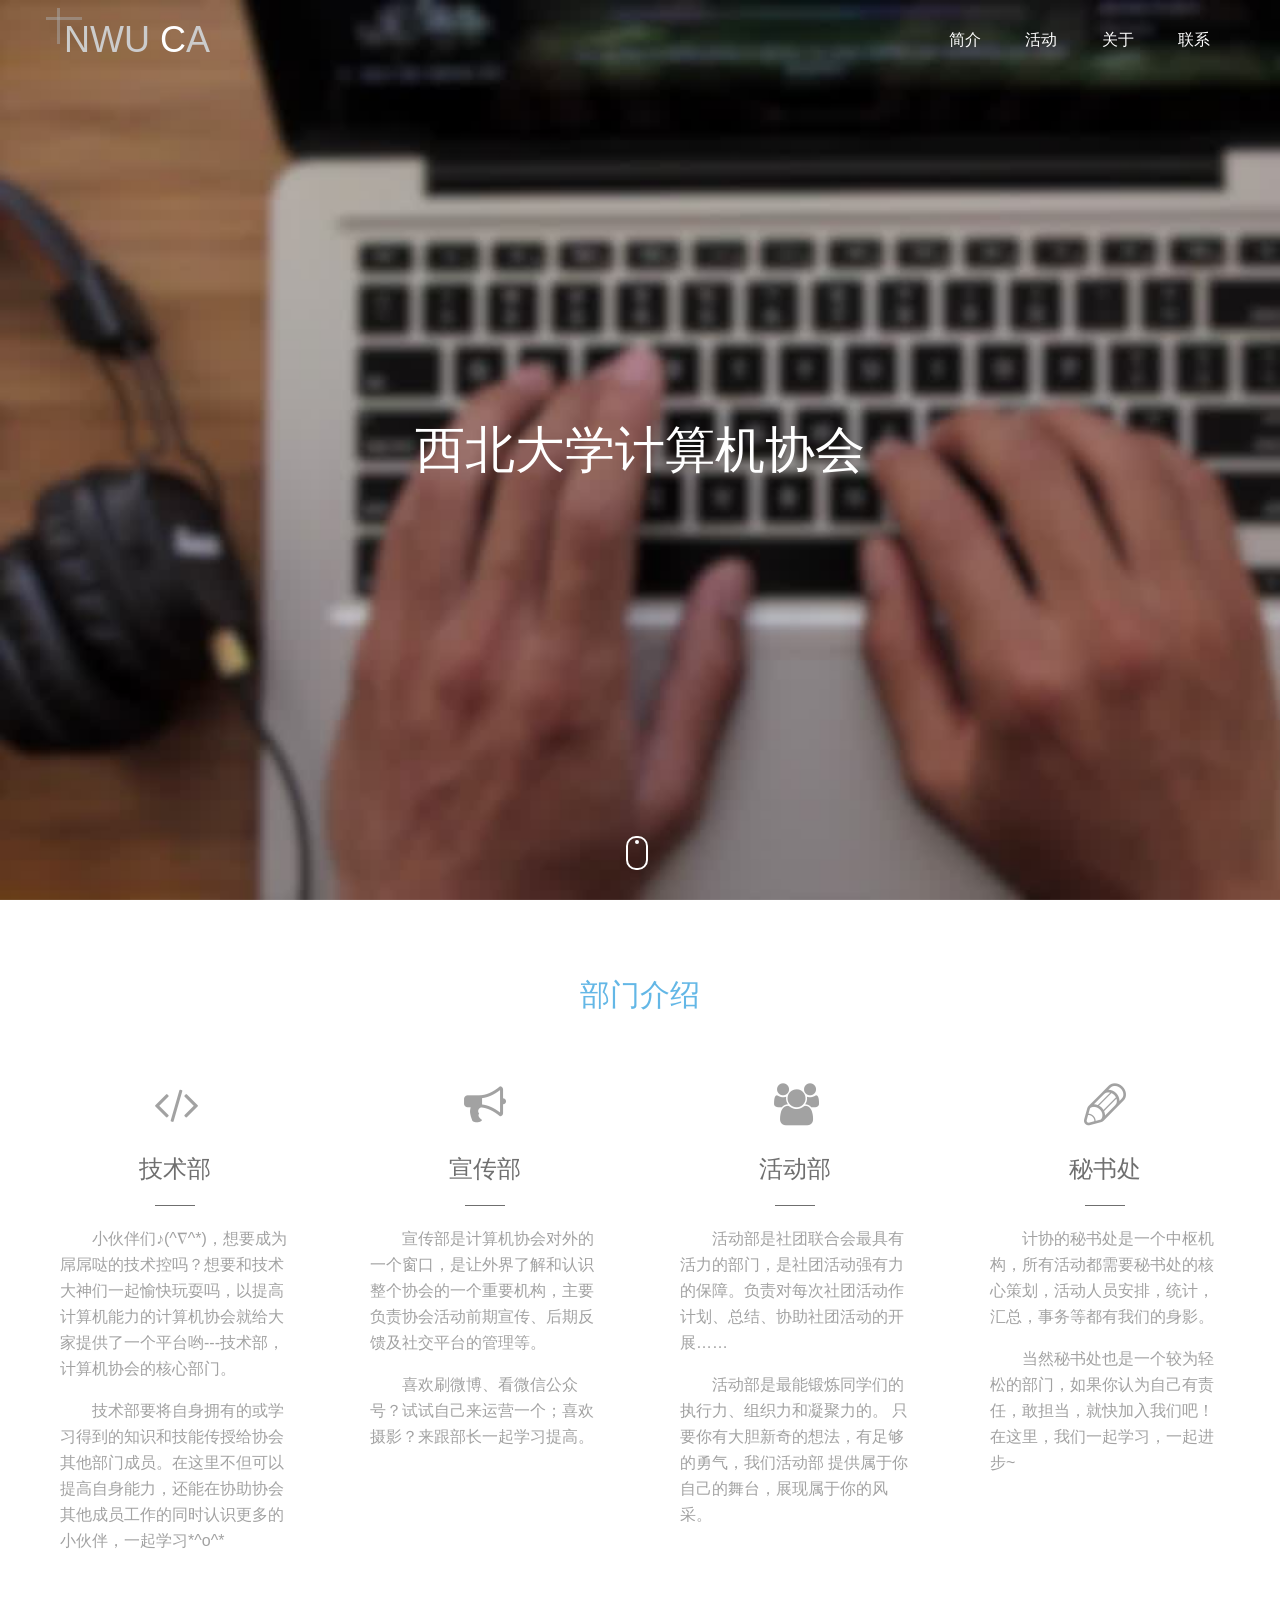
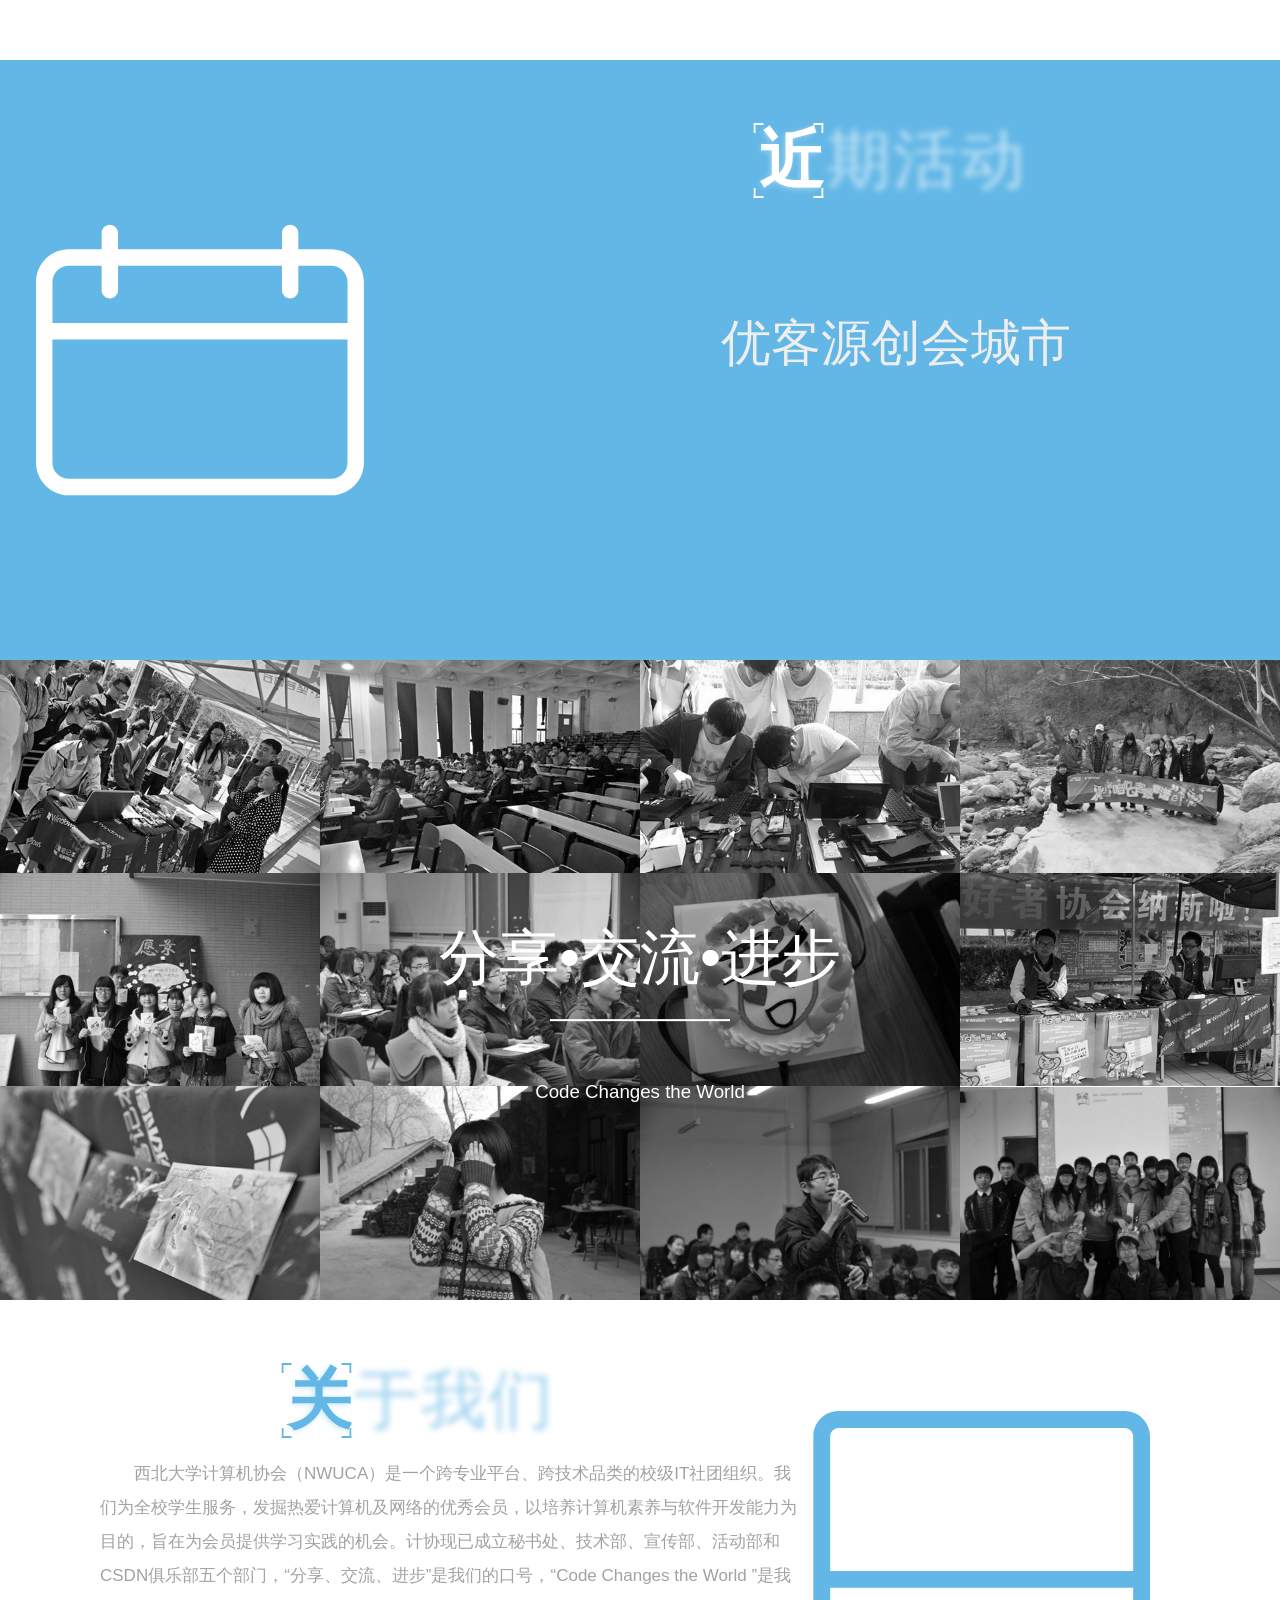
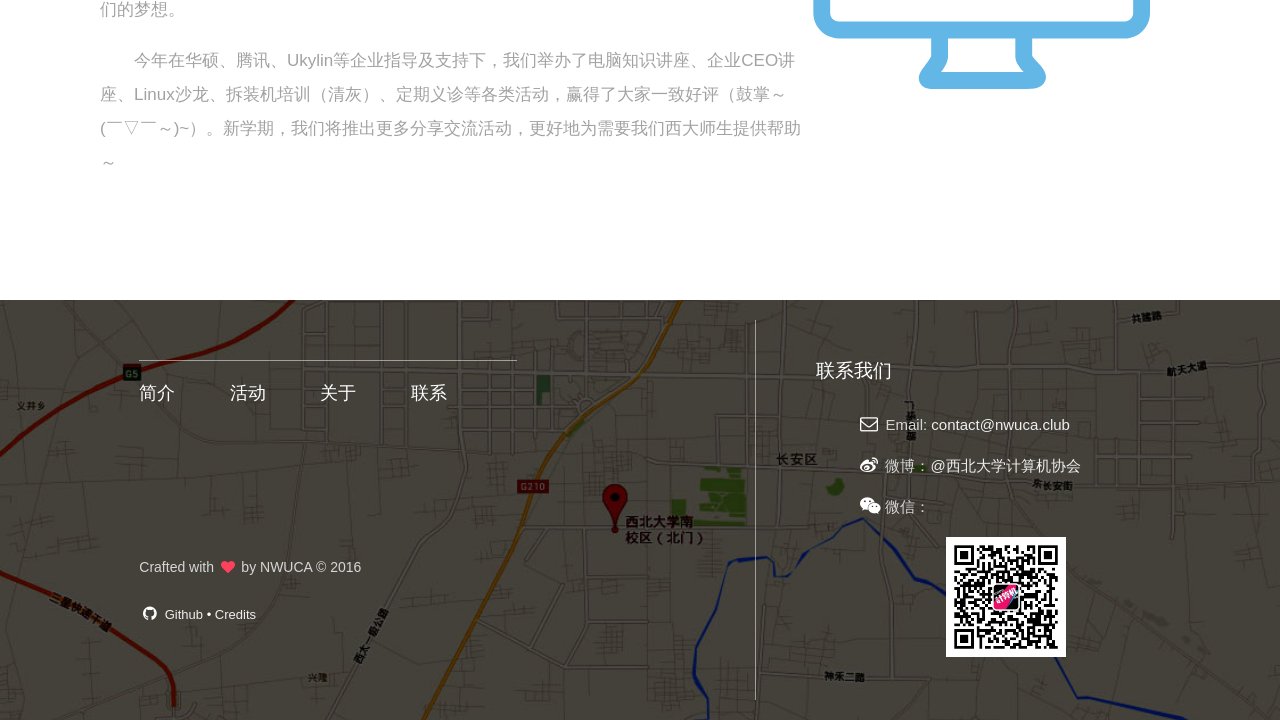
==== index.html @ 56bf2de4 "Update index.html" ====
<!DOCTYPE html>
<html lang="zh-cmn-Hans">
 <head> 
  <meta charset="utf-8" /> 
  <meta name="author" content="西大计协,contact@nwuca.club" /> 
  <meta name="description" content="西北大学计算机协会官方网站" /> 
  <meta name="keywords" content="西北大学，计算机协会" /> 
  <meta name="renderer" content="webkit" /> 
  <meta name="viewport" content="width=device-width, initial-scale=1" /> 
  <meta http-equiv="Cache-Control" content="no-siteapp" /> 
  <meta http-equiv="X-UA-Compatible" content="IE=edge,chrome=1" />  
  <title>西北大学计算机协会</title> 
  <link rel="apple-touch-icon" href="apple-touch-icon.png" /> 
  <link rel="stylesheet" href="styles/main.css" /> 
 </head> 
 <body> 
  <!--[if lt IE 10]>
<p class="browserupgrade">You are using an <strong>outdated</strong> browser. Please <a href="http://browsehappy.com/">upgrade
 your browser</a> to improve your experience.</p>
<![endif]-->  
  <header> 
   <div id="logo"> 
    NWU
    <span>C</span>A
   </div> 
   <nav> 
    <ul> 
     <li><a href="#department">简介</a></li> 
     <li><a href="#renct">活动</a></li> 
     <li><a href="#info">关于</a></li> 
     <li><a href="#contact" data-hover="联系">联系</a></li> 
    </ul> 
   </nav> 
  </header> 
  <section id="hero"> 
   <div class="center"> 
    <h1>西北大学计算机协会</h1> 
    <h2></h2> 
   </div> 
   <div class="aniWrap"> 
    <div class="mouse"> 
     <div class="scroller"> 
     </div> 
    </div> 
   </div> 
  </section> 
  <section id="department"> 
   <h2>部门介绍</h2> 
   <ul> 
    <li> <span class="icon-code"></span> <h3>技术部</h3> <p>小伙伴们♪(^∇^*)，想要成为屌屌哒的技术控吗？想要和技术大神们一起愉快玩耍吗，以提高计算机能力的计算机协会就给大家提供了一个平台哟---技术部，计算机协会的核心部门。</p> <p>技术部要将自身拥有的或学习得到的知识和技能传授给协会其他部门成员。在这里不但可以提高自身能力，还能在协助协会其他成员工作的同时认识更多的小伙伴，一起学习*^o^* </p> </li> 
    <li><span class="icon-megaphone"></span> <h3>宣传部</h3> <p>宣传部是计算机协会对外的一个窗口，是让外界了解和认识整个协会的一个重要机构，主要负责协会活动前期宣传、后期反馈及社交平台的管理等。</p> <p>喜欢刷微博、看微信公众号？试试自己来运营一个；喜欢摄影？来跟部长一起学习提高。</p> </li> 
    <li><span class="icon-users"></span> <h3>活动部</h3> <p>活动部是社团联合会最具有活力的部门，是社团活动强有力的保障。负责对每次社团活动作计划、总结、协助社团活动的开展…… </p> <p> 活动部是最能锻炼同学们的执行力、组织力和凝聚力的。 只要你有大胆新奇的想法，有足够的勇气，我们活动部 提供属于你自己的舞台，展现属于你的风采。</p> </li> 
    <li><span class="icon-pencil-1"></span> <h3>秘书处</h3> <p>计协的秘书处是一个中枢机构，所有活动都需要秘书处的核心策划，活动人员安排，统计，汇总，事务等都有我们的身影。</p> <p>当然秘书处也是一个较为轻松的部门，如果你认为自己有责任，敢担当，就快加入我们吧！在这里，我们一起学习，一起进步~</p> </li> 
   </ul> 
  </section> 
  <section id="recent"> 
   <div id="svg-cal"> 
    <svg viewbox="0 0 20 20"> 
     <path d="M16.557,4.467h-1.64v-0.82c0-0.225-0.183-0.41-0.409-0.41c-0.226,0-0.41,0.185-0.41,0.41v0.82H5.901v-0.82c0-0.225-0.185-0.41-0.41-0.41c-0.226,0-0.41,0.185-0.41,0.41v0.82H3.442c-0.904,0-1.64,0.735-1.64,1.639v9.017c0,0.904,0.736,1.64,1.64,1.64h13.114c0.904,0,1.64-0.735,1.64-1.64V6.106C18.196,5.203,17.461,4.467,16.557,4.467 M17.377,15.123c0,0.453-0.366,0.819-0.82,0.819H3.442c-0.453,0-0.82-0.366-0.82-0.819V8.976h14.754V15.123z M17.377,8.156H2.623V6.106c0-0.453,0.367-0.82,0.82-0.82h1.639v1.23c0,0.225,0.184,0.41,0.41,0.41c0.225,0,0.41-0.185,0.41-0.41v-1.23h8.196v1.23c0,0.225,0.185,0.41,0.41,0.41c0.227,0,0.409-0.185,0.409-0.41v-1.23h1.64c0.454,0,0.82,0.367,0.82,0.82V8.156z"></path> 
    </svg> 
   </div> 
   <div class="container"> 
    <div class="wrapper"> 
     <div class="focus">
       近期活动 
     </div> 
     <div class="mask"> 
      <div class="text">
       近期活动
      </div> 
     </div> 
    </div> 
   </div> 
   <div id="active-detail"> 
    <p><a class="link" href="http://www.ubuntukylin.com/news/shownews.php?lang=cn&id=569" target="_blank" >优客源创会城市</a></p> 
   </div> 
  </section> 
  <section id="activity"> 
   <div class="nospace"> 
    <img src="images/a1.jpg" /> 
    <img src="images/a2.jpg" /> 
    <img src="images/a3.jpg" /> 
    <img src="images/a4.jpg" /> 
    <img src="images/a5.jpg" /> 
    <img src="images/a6.jpg" /> 
    <img src="images/a7.jpg" /> 
    <img src="images/a8.jpg" /> 
    <img src="images/a9.jpg" /> 
    <img src="images/a10.jpg" /> 
    <img src="images/a11.jpg" /> 
    <img src="images/a12.jpg" /> 
   </div> 
   <div class="center"> 
    <h3 class="zhs">分享•交流•进步</h3> 
    <h3 class="en">Code Changes the World</h3> 
   </div> 
  </section> 
  <section id="info"> 
   <div class="container"> 
    <div class="wrapper"> 
     <div class="focus">
       关于我们 
     </div> 
     <div class="mask"> 
      <div class="text">
       关于我们
      </div> 
     </div> 
    </div> 
   </div> 
   <div id="about"> 
   <p>西北大学计算机协会（NWUCA）是一个跨专业平台、跨技术品类的校级IT社团组织。我们为全校学生服务，发掘热爱计算机及网络的优秀会员，以培养计算机素养与软件开发能力为目的，旨在为会员提供学习实践的机会。计协现已成立秘书处、技术部、宣传部、活动部和CSDN俱乐部五个部门，“分享、交流、进步”是我们的口号，“Code Changes the World ”是我们的梦想。</p> 
    <p>今年在华硕、腾讯、Ukylin等企业指导及支持下，我们举办了电脑知识讲座、企业CEO讲座、Linux沙龙、拆装机培训（清灰）、定期义诊等各类活动，赢得了大家一致好评（鼓掌～(￣▽￣～)~）。新学期，我们将推出更多分享交流活动，更好地为需要我们西大师生提供帮助～</p> 
   </div> 
   <div id="svg-computer"> 
    <svg viewbox="0 0 20 20"> 
     <path d="M17.237,3.056H2.93c-0.694,0-1.263,0.568-1.263,1.263v8.837c0,0.694,0.568,1.263,1.263,1.263h4.629v0.879c-0.015,0.086-0.183,0.306-0.273,0.423c-0.223,0.293-0.455,0.592-0.293,0.92c0.07,0.139,0.226,0.303,0.577,0.303h4.819c0.208,0,0.696,0,0.862-0.379c0.162-0.37-0.124-0.682-0.374-0.955c-0.089-0.097-0.231-0.252-0.268-0.328v-0.862h4.629c0.694,0,1.263-0.568,1.263-1.263V4.319C18.5,3.625,17.932,3.056,17.237,3.056 M8.053,16.102C8.232,15.862,8.4,15.597,8.4,15.309v-0.89h3.366v0.89c0,0.303,0.211,0.562,0.419,0.793H8.053z M17.658,13.156c0,0.228-0.193,0.421-0.421,0.421H2.93c-0.228,0-0.421-0.193-0.421-0.421v-1.263h15.149V13.156z M17.658,11.052H2.509V4.319c0-0.228,0.193-0.421,0.421-0.421h14.308c0.228,0,0.421,0.193,0.421,0.421V11.052z"></path> 
    </svg> 
   </div> 
  </section> 
  <footer> 
   <div id="footer-content"> 
    <nav> 
     <ul> 
      <li><a href="#department">简介</a></li> 
      <li><a href="#recent">活动</a></li> 
      <li><a href="#info">关于</a></li> 
      <li><a href="#contact" data-hover="联系">联系</a></li> 
     </ul> 
    </nav> 
    <p class="copyright">Crafted with <i class="icon-heart"></i> by NWUCA &copy; 2016</p> 
    <div id="github"> 
     <i class="icon-github-circled"></i>
     <a class="link" href="https://github.com/NWUCA/" target="_blank" data-hover="Github">Github</a> • 
     <a class="link" href="https://gitcafe.com/NWUCA/NWUCA/tree/master#credits" target="_blank" data-hover="Credits">Credits</a> 
    </div> 
   </div> 
   <div id="contact"> 
    <h3>联系我们</h3> 
    <ul> 
     <li><i class="icon-mail icon-footer"></i>Email:&nbsp;<a class="link" href="mailto:contact@nwuca.club" data-hover="contact@nwuca.club">contact@nwuca.club</a> </li> 
     <li><i class="icon-weibo icon-footer"></i>微博：<a class="link" href="http://weibo.com/u/2834632584" target="_blank" data-hover="@西北大学计算机协会">@西北大学计算机协会</a></li> 
     <li><i class="icon-wechat icon-footer"></i>微信：</li> 
     <li><img id="wechat-qr" src="images/qr.jpg" width="120px" height="120px" /></li> 
    </ul> 
   </div> 
  </footer> 
  <script>
  (function (b, o, i, l, e, r) {
    b.GoogleAnalyticsObject = l;
    b[l] || (b[l] =
      function () {
        (b[l].q = b[l].q || []).push(arguments)
      });
    b[l].l = +new Date;
    e = o.createElement(i);
    r = o.getElementsByTagName(i)[0];
    e.src = 'https://www.google-analytics.com/analytics.js';
    r.parentNode.insertBefore(e, r)
  }(window, document, 'script', 'ga'));
  ga('create', 'UA-58967609-4');
  ga('send', 'pageview');
</script> 
  <script src="scripts/vendor.js"></script> 
  <script src="scripts/main.js"></script>   
 </body>
</html>
---- styles/main.css ----
body,ul {
	margin: 0
}

ul,ul li {
	display: inline
}

#department ul,footer {
	-webkit-flex-flow: row wrap
}

body {
	padding: 0;
	font-family: Microsoft YaHei,Tahoma,Helvetica,SimSun,sans-serif;
	color: #A2A2A2
}

ul {
	padding-left: 0;
	list-style: none
}

#logo,.link {
	display: inline-block
}

.center {
	position: absolute;
	text-align: center;
	top: 50%;
	left: 50%;
	-webkit-transform: translate(-50%,-50%);
	transform: translate(-50%,-50%)
}

.link {
	position: relative;
	text-decoration: none;
	color: #eee
}

.link:focus::before,.link:hover::before {
	max-width: 100%
}

.link::before {
	position: absolute;
	overflow: hidden;
	height: 100%;
	max-width: 0;
	color: #fff;
	content: attr(data-hover);
	transition: max-width .5s;
	border-bottom: 2px solid #fff;
	text-align: left
}

.browserupgrade {
	margin: .2em 0;
	background: #ccc;
	color: #000;
	padding: .2em 0
}

@font-face {
	font-family:fontello;src:url(../fonts/fontello.eot);src:url(../fonts/fontello.eot#iefix) format("embedded-opentype"),url(../fonts/fontello.woff) format("woff"),url(../fonts/fontello.ttf) format("truetype"),url(../fonts/fontello.svg) format("svg");font-weight:400;font-style:normal
}[class*=" icon-"]:before,[class^=icon-]:before {
	font-family: fontello;
	font-style: normal;
	font-weight: 400;
	speak: none;
	display: inline-block;
	text-decoration: inherit;
	width: 1em;
	margin-right: .2em;
	text-align: center;
	font-variant: normal;
	text-transform: none;
	line-height: 1em;
	margin-left: .2em;
	-webkit-font-smoothing: antialiased;
	-moz-osx-font-smoothing: grayscale
}

.icon-heart:before {
	content: '\e800'
}

.icon-wechat:before {
	content: '\e801'
}

.icon-weibo:before {
	content: '\e802'
}

.icon-github-circled:before {
	content: '\e803'
}

.icon-emo-wink:before {
	content: '\e804'
}

.icon-code:before {
	content: '\e805'
}

.icon-pencil:before {
	content: '\e806'
}

.icon-users:before {
	content: '\e807'
}

.icon-megaphone:before {
	content: '\e808'
}

.icon-mail:before {
	content: '\e809'
}

.icon-mail-alt:before {
	content: '\e80a'
}

.icon-location:before {
	content: '\e80b'
}

.icon-beaker:before {
	content: '\e80c'
}

.icon-megaphone-1:before {
	content: '\e80d'
}

.icon-t-shirt:before {
	content: '\e80e'
}

.icon-pencil-1:before {
	content: '\e80f'
}

.icon-lightbulb:before {
	content: '\e810'
}

header {
	position: fixed;
	z-index: 20;
	top: 0;
	height: 80px;
	width: 100%;
	line-height: 80px;
	color: #fff;
	transition: background .3s
}

#logo,header nav {
	position: absolute
}

header nav {
	top: 0;
	right: 0;
	padding-right: 50px
}

header nav a {
	color: #fff;
	text-decoration: none;
	margin: 20px
}

#logo {
	color: #ccc;
	font-size: 36px;
	font-weight: 100;
	left: 5%
}

#hero h1,#logo span {
	color: #fff
}

#logo:after,#logo:before {
	content: '';
	position: absolute;
	display: block;
	background: rgba(169,169,169,.5)
}

#logo:before {
	z-index: 25;
	top: 10%;
	left: -4.5%;
	width: 3px;
	height: 1em
}

#logo:after {
	top: 21%;
	left: -12.5%;
	width: 1em;
	height: 3px
}

#hero,.video {
	position: fixed
}

@media (max-width:768px) {
	header {
		display: none
	}
}

#hero {
	width: 100%;
	height: 100vh;
	top: 0;
	background: url(../images/For_Wes.jpg);
	background-size: cover;
	z-index: -1
}

#hero h1 {
	font-size: 50px;
	font-weight: 200
}

.video {
	top: 50%;
	left: 50%;
	min-width: 100%;
	min-height: 100%;
	width: auto;
	height: auto;
	-webkit-transform: translate(-50%,-50%);
	transform: translate(-50%,-50%)
}

.aniWrap {
	position: absolute;
	bottom: 30px;
	right: 50%;
	-webkit-transform: translateX(50%);
	transform: translateX(50%);
	display: block;
	width: 28px;
	-webkit-animation: fadeIn .5s 1s forwards;
	animation: fadeIn .5s 1s forwards
}

.mouse {
	width: 18px;
	height: 30px;
	border: 2px solid #fff;
	border-radius: 10px
}

.scroller {
	width: 4px;
	height: 4px;
	border-radius: 2px;
	background: #fff;
	position: relative;
	top: 2px;
	left: 7px;
	animation: scrolls 1.3s ease-out infinite;
	-webkit-animation: scrolls 1.3s ease-out infinite
}

@-webkit-keyframes scrolls {
	0% {
		top: 5px;
		opacity: 1;
		height: 4px
	}

	95% {
		top: 9px;
		opacity: 0;
		height: 10px
	}

	100% {
		top: 4px;
		opacity: 1;
		height: 4px
	}
}

@keyframes scrolls {
	0% {
		top: 5px;
		opacity: 1;
		height: 4px
	}

	95% {
		top: 9px;
		opacity: 0;
		height: 10px
	}

	100% {
		top: 4px;
		opacity: 1;
		height: 4px
	}
}

@media (max-width:768px) {
	.aniWrap {
		display: none
	}

	#hero h1 {
		font-size: 30px
	}
}

#department {
	margin-top: 100vh;
	padding: 50px 0;
	background: #fff;
	text-align: center
}

#department h2 {
	font-weight: 200;
	font-size: 30px;
	color: #63B7E6
}

#department ul {
	margin: 0;
	display: -webkit-flex;
	display: flex;
	flex-flow: row wrap;
	-webkit-justify-content: center;
	justify-content: center
}

#department ul li {
	padding: 40px;
	width: 230px;
	transition: box-shadow .3s
}

#department ul li:hover {
	box-shadow: 0 12px 15px 0 rgba(0,0,0,.24),0 17px 50px 0 rgba(0,0,0,.19)
}

#department ul li:hover h3,#department ul li:hover span {
	color: #63B7E6
}

#department ul li:hover p {
	color: #555
}

#department ul li:hover h3:after {
	width: 25px
}

#department ul li span {
	font-size: 2.6em;
	display: block;
	transition: color .3s
}

#department ul li span:after,#department ul li span:before {
	position: static
}

#department ul li h3 {
	color: #6f6f6f;
	display: inline-block;
	font-size: 24px;
	font-weight: 100;
	transition: color .3s
}

#department ul li h3:after,.zhs:after {
	content: '';
	left: 50%;
	top: 20px;
	display: block
}

#department ul li h3:after {
	position: relative;
	-webkit-transform: translateX(-50%);
	transform: translateX(-50%);
	width: 40px;
	height: 1px;
	background: #6f6f6f;
	transition: width .3s
}

#info,.zhs:after {
	background: #fff;
	position: relative
}

#department ul li p {
	text-align: left;
	text-indent: 2em;
	font-size: 16px;
	line-height: 26px;
	transition: color .3s
}

#activity {
	position: relative
}

#activity img {
	-webkit-filter: grayscale(1);
	filter: grayscale(1);
	width: 25%;
	transition: -webkit-filter .8s,filter .8s
}

#activity img:hover {
	-webkit-filter: grayscale(0);
	filter: grayscale(0)
}

#activity h3 {
	font-weight: 100;
	color: #fff
}

.nospace {
	font-size: 0
}

.zhs {
	padding: 20px;
	font-size: 60px
}

.zhs:after {
	-webkit-transform: translateX(-50%);
	transform: translateX(-50%);
	width: 180px;
	height: 2px
}

@media (max-width:768px) {
	#activity img {
		width: 50%
	}

	#activity img:nth-child(2n) {
		display: none
	}

	.zhs {
		font-size: 25px
	}
}

#info .container .focus,#info .container .mask {
	font-size: 65px;
	color: #63B7E6;
	letter-spacing: 2px
}

#info {
	height: 600px
}

#info .container {
	position: absolute;
	top: 0;
	left: 0;
	width: 60%;
	height: 600px;
	padding: 20px
}

#info .container .wrapper {
	position: absolute;
	left: 50%;
	top: 100px;
	-webkit-transform: translate(-50%,-50%);
	transform: translate(-50%,-50%);
	width: 235px;
	height: 70px;
	white-space: nowrap
}

#info .container .focus {
	position: absolute;
	top: 50%;
	-webkit-transform: translateY(-50%);
	transform: translateY(-50%);
	-webkit-filter: blur(3px);
	filter: blur(3px);
	opacity: .6
}

#info .container .mask {
	position: absolute;
	left: -5px;
	top: -2px;
	width: 70px;
	height: 75px;
	font-weight: 600;
	clip: rect(0,70px,75px,0);
	background: linear-gradient(#63B7E6,#63B7E6 0) no-repeat,linear-gradient(to right,#63B7E6,#63B7E6 0) no-repeat,linear-gradient(to right,#63B7E6,#63B7E6 0) bottom left no-repeat,linear-gradient(to right,#63B7E6,#63B7E6 0) bottom left no-repeat,linear-gradient(#63B7E6,#63B7E6 0) bottom right no-repeat,linear-gradient(#63B7E6,#63B7E6 0) bottom right no-repeat,linear-gradient(#63B7E6,#63B7E6 0) top right no-repeat,linear-gradient(#63B7E6,#63B7E6 0) top right no-repeat;
	background-size: 10px 2px,2px 10px,2px 10px,10px 2px,2px 10px,10px 2px,10px 2px,2px 10px,10px 2px;
	padding: 5px;
	-webkit-transform: translateX(0);
	transform: translateX(0);
	box-sizing: border-box;
	-webkit-animation: mask 2.5s ease infinite alternate;
	animation: mask 2.5s ease infinite alternate
}

#info .container .text {
	-webkit-transform: translateX(0);
	transform: translateX(0);
	position: relative;
	top: -12px;
	-webkit-animation: text 2.5s ease infinite alternate;
	animation: text 2.5s ease infinite alternate
}

@-webkit-keyframes mask {
	to {
		-webkit-transform: translateX(205px);
		transform: translateX(205px)
	}
}

@-webkit-keyframes text {
	to {
		-webkit-transform: translateX(-205px);
		transform: translateX(-205px)
	}
}

#svg-computer {
	position: absolute;
	right: 100px;
	padding-top: 50px;
	width: 400px;
	height: 400px;
	stroke: #63B7E6;
	stroke-width: .1;
	stroke-dasharray: 65;
	stroke-dashoffset: 65;
	fill: none
}

.svg-computer-ani {
	-webkit-animation: computer-dash 2s forwards;
	animation: computer-dash 2s forwards
}

@-webkit-keyframes computer-dash {
	60% {
		stroke-dashoffset: 0;
		fill: none
	}

	100% {
		fill: #63B7E6
	}
}

@keyframes computer-dash {
	60% {
		stroke-dashoffset: 0;
		fill: none
	}

	100% {
		fill: #63B7E6
	}
}

#about {
	padding: 40px 100px;
	font-size: 16px;
	position: absolute;
	top: 100px;
	left: 0;
	width: 55%
}

#about p {
	text-indent: 2em;
	font-size: 17px;
	line-height: 2em
}

@media (max-width:768px) {
	#about p:nth-child(2),#info .container .mask,#svg-computer {
		display: none
	}

	#info .container .focus {
		font-size: 30px;
		-webkit-filter: blur(0);
		filter: blur(0)
	}

	#about {
		padding: 50px 0 0 50px
	}
}

footer {
	background: url(../images/footer.jpg);
	background-size: cover;
	color: #fff;
	display: -webkit-flex;
	display: flex;
	flex-flow: row wrap;
	-webkit-justify-content: space-around;
	justify-content: space-around;
	padding: 20px
}

footer p {
	color: #d6d6d6;
	font-size: 14px
}

footer .icon-heart {
	color: #ff415c;
	-webkit-animation: ani-heart .5s infinite alternate;
	animation: ani-heart .5s infinite alternate
}

#footer-content p {
	padding-top: 120px
}

#footer-content nav {
	margin-top: 40px;
	border-top: 1px solid rgba(255,255,255,.5);
	padding: 20px 20px 20px 0
}

#footer-content nav a {
	color: #fff;
	text-decoration: none;
	font-size: 18px;
	padding-right: 50px;
	font-weight: 200
}

#github {
	margin-top: 30px;
	font-size: 13px
}

.icon-github-circled {
	font-size: 1.2em
}

#contact {
	padding: 20px 20px 20px 60px;
	border-left: 1px solid rgba(255,255,255,.5)
}

#contact h3 {
	font-weight: 100;
	margin-bottom: 30px
}

#contact ul {
	color: #d6d6d6;
	margin: 20px;
	display: block
}

#contact ul li {
	display: block;
	margin: 20px;
	font-size: 15px
}

.icon-footer,.icon-weibo {
	margin-right: 4px;
	font-size: 1.2em;
	color: #fff
}

.icon-weibo {
	transition: color .3s
}

#wechat-qr {
	padding-left: 6em;
	transition: -webkit-transform .3s;
	transition: transform .3s
}

#wechat-qr:hover {
	-webkit-transform: scale(1.4);
	transform: scale(1.4)
}

@-webkit-keyframes ani-heart {
	from {
		-webkit-transform: scale(1);
		transform: scale(1)
	}

	to {
		-webkit-transform: scale(1.2);
		transform: scale(1.2)
	}
}

@keyframes ani-heart {
	from {
		-webkit-transform: scale(1);
		transform: scale(1)
	}

	to {
		-webkit-transform: scale(1.2);
		transform: scale(1.2)
	}
}

@media (max-width:768px) {
	#footer-content {
		width: 100%;
		margin: 50px;
		border: none
	}

	#footer-content nav {
		display: none
	}

	#footer-content p {
		padding-top: 30px
	}

	#contact {
		padding: 0;
		width: 100%;
		margin: 20px;
		border: none
	}
}

#recent {
	position: relative;
	background: #63B7E6;
	height: 600px
}

#recent .container {
	position: absolute;
	top: 0;
	right: 0;
	width: 60%;
	height: 600px;
	padding: 20px
}

#recent .container .wrapper {
	position: absolute;
	left: 50%;
	top: 100px;
	-webkit-transform: translate(-50%,-50%);
	transform: translate(-50%,-50%);
	width: 235px;
	height: 70px;
	white-space: nowrap
}

#recent .container .focus {
	position: absolute;
	top: 50%;
	-webkit-transform: translateY(-50%);
	transform: translateY(-50%);
	letter-spacing: 2px;
	-webkit-filter: blur(3px);
	filter: blur(3px);
	font-size: 65px;
	opacity: .6;
	color: #fff
}

#recent .container .mask {
	position: absolute;
	left: -5px;
	top: -2px;
	width: 70px;
	height: 75px;
	font-weight: 600;
	letter-spacing: 2px;
	font-size: 65px;
	clip: rect(0,70px,75px,0);
	background: linear-gradient(#fff,#fff 0) no-repeat,linear-gradient(to right,#fff,#fff 0) no-repeat,linear-gradient(to right,#fff,#fff 0) bottom left no-repeat,linear-gradient(to right,#fff,#fff 0) bottom left no-repeat,linear-gradient(#fff,#fff 0) bottom right no-repeat,linear-gradient(#fff,#fff 0) bottom right no-repeat,linear-gradient(#fff,#fff 0) top right no-repeat,linear-gradient(#fff,#fff 0) top right no-repeat;
	background-size: 10px 2px,2px 10px,2px 10px,10px 2px,2px 10px,10px 2px,10px 2px,2px 10px,10px 2px;
	color: #fff;
	padding: 5px;
	-webkit-transform: translateX(0);
	transform: translateX(0);
	box-sizing: border-box;
	-webkit-animation: mask 2.5s ease infinite alternate;
	animation: mask 2.5s ease infinite alternate
}

#recent .container .text {
	-webkit-transform: translateX(0);
	transform: translateX(0);
	position: relative;
	top: -12px;
	-webkit-animation: text 2.5s ease infinite alternate;
	animation: text 2.5s ease infinite alternate
}

@keyframes mask {
	to {
		-webkit-transform: translateX(205px);
		transform: translateX(205px)
	}
}

@keyframes text {
	to {
		-webkit-transform: translateX(-205px);
		transform: translateX(-205px)
	}
}

#svg-cal {
	padding-top: 100px;
	width: 400px;
	height: 400px;
	stroke: #fff;
	stroke-width: .1;
	stroke-dasharray: 65;
	stroke-dashoffset: 65;
	fill: none
}

.svg-cal-ani {
	-webkit-animation: cal-dash 2s forwards;
	animation: cal-dash 2s forwards
}

@-webkit-keyframes cal-dash {
	60% {
		stroke-dashoffset: 0;
		fill: none
	}

	100% {
		fill: #fff
	}
}

@keyframes cal-dash {
	60% {
		stroke-dashoffset: 0;
		fill: none
	}

	100% {
		fill: #fff
	}
}

#active-detail {
	color: #fff;
	font-size: 50px;
	position: absolute;
	top: 200px;
	right: 0;
	width: 60%;
	text-align: center
}

@media (max-width:768px) {
	#svg-cal,.mask {
		display: none
	}

	#recent {
		height: 400px
	}

	#recent .container {
		padding: 0;
		left: 0
	}

	#recent .container .wrapper {
		width: 100%;
		margin: 20px
	}

	#recent .container .focus {
		font-size: 30px;
		-webkit-filter: blur(0);
		filter: blur(0)
	}

	#active-detail {
		font-size: 20px;
		position: absolute;
		top: 200px;
		right: 0;
		width: 100%
	}
}
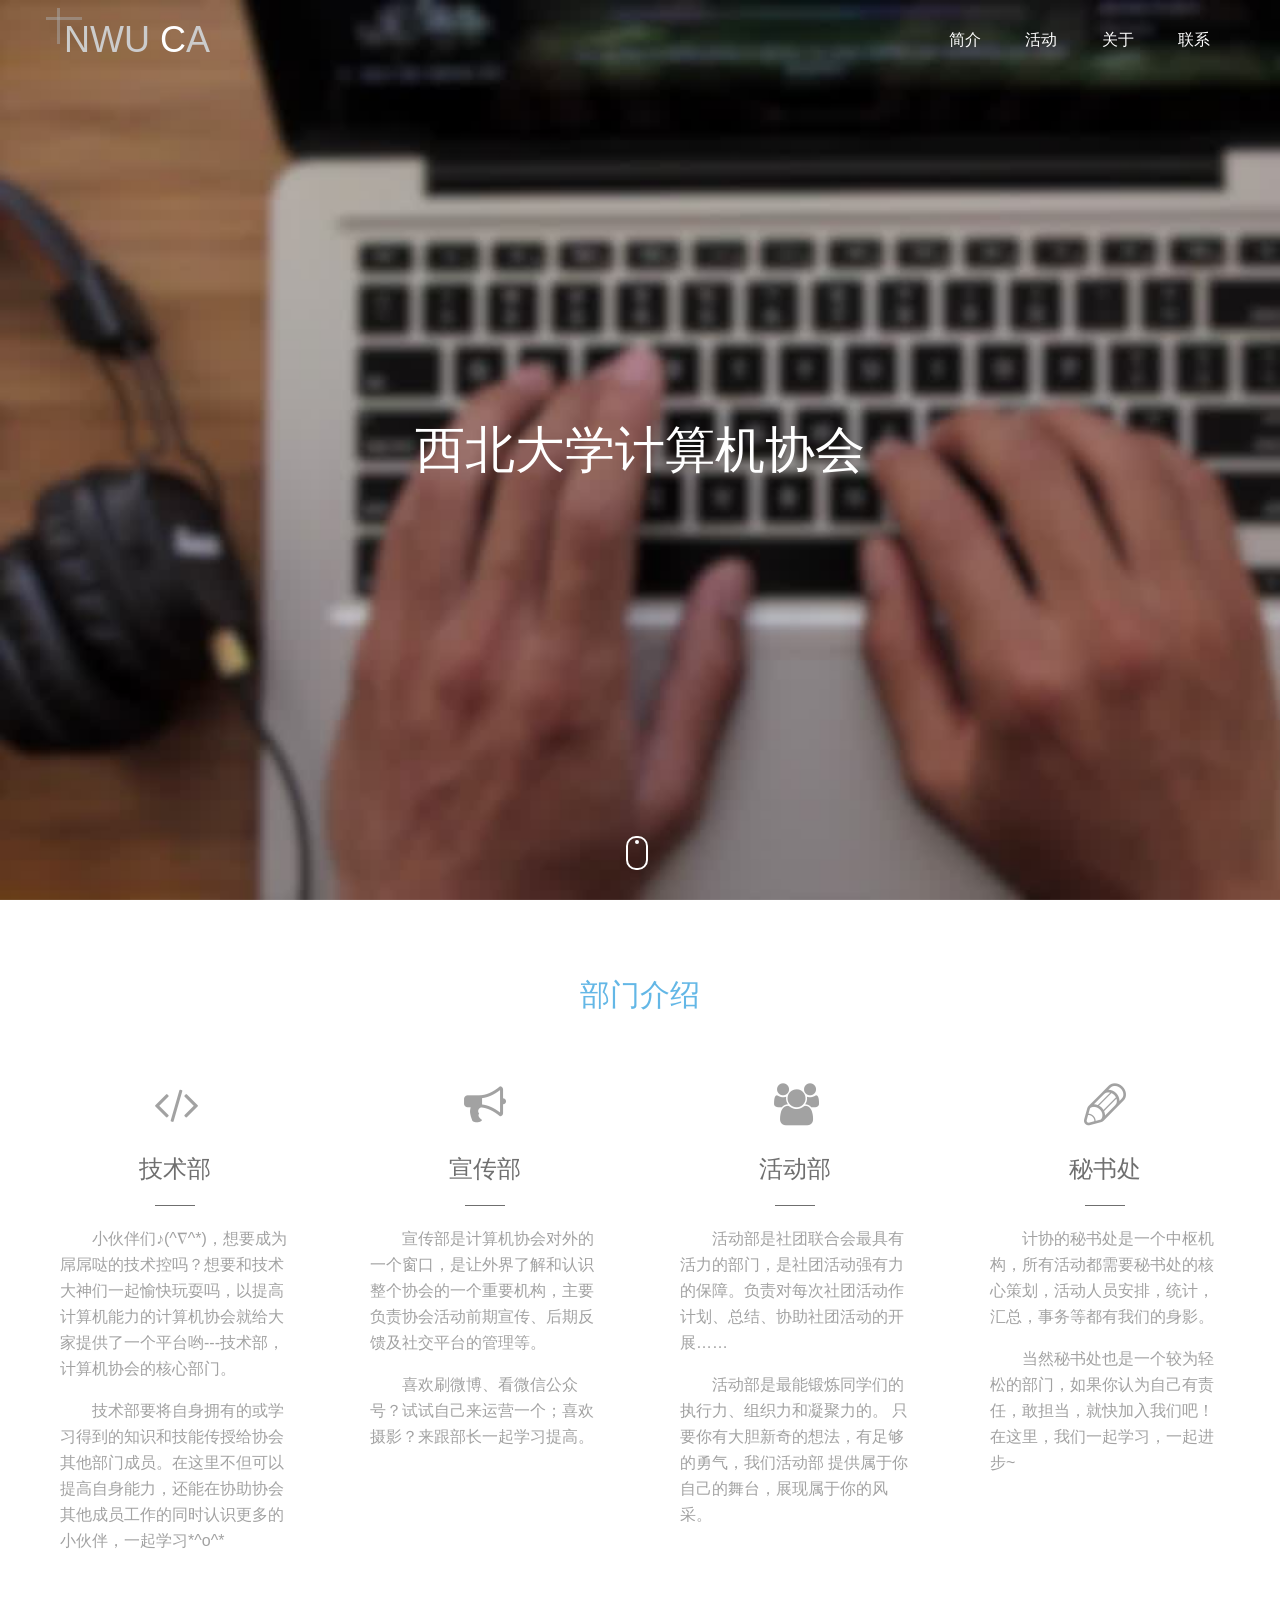
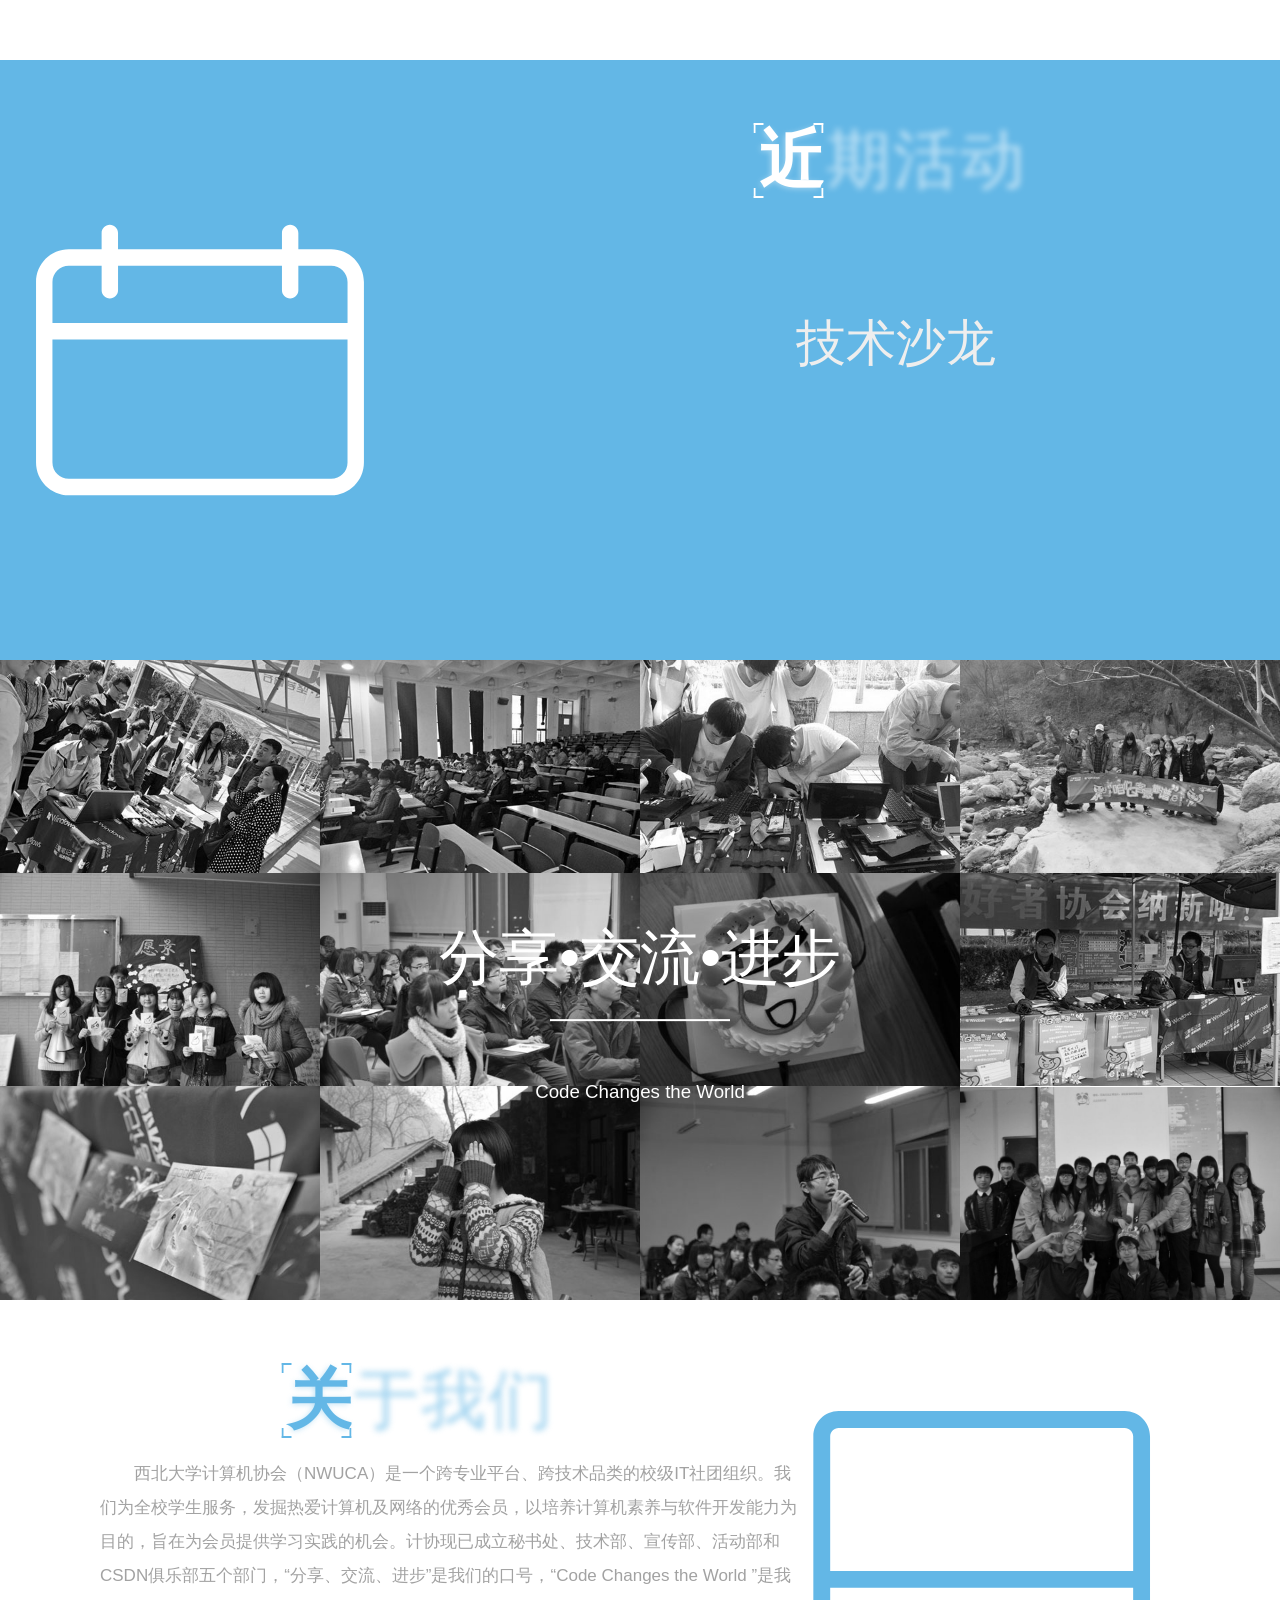
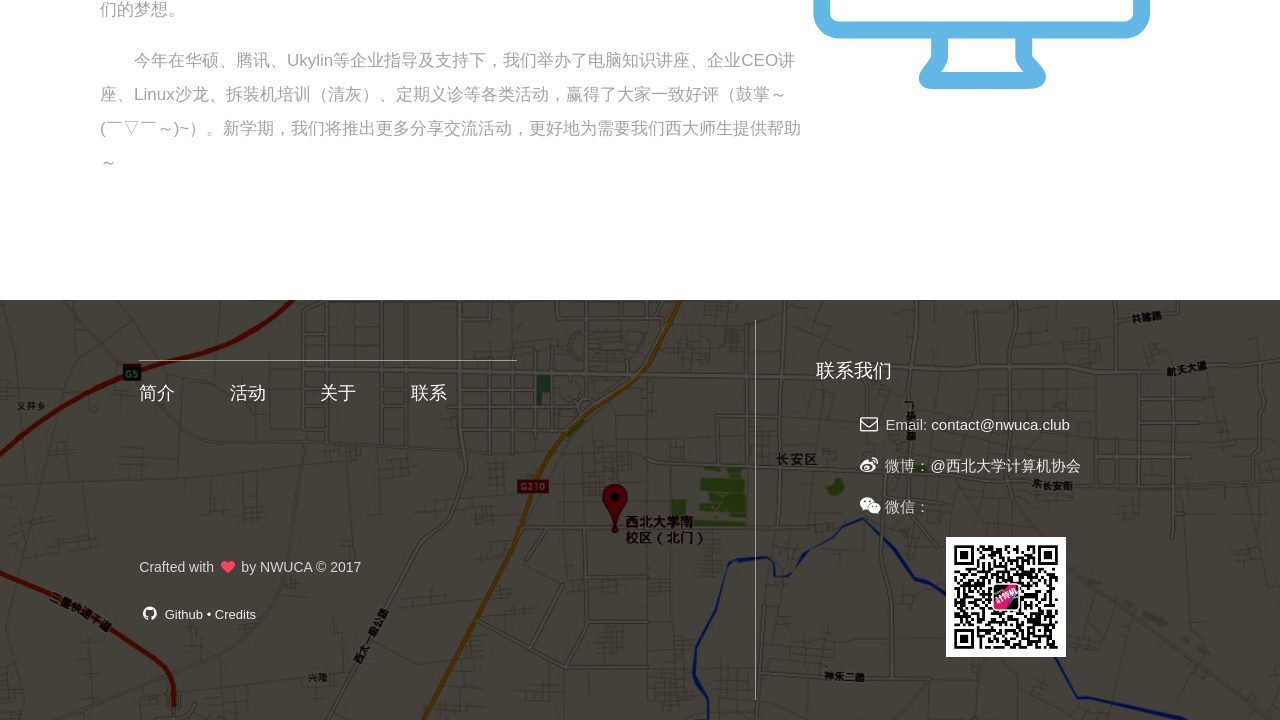
==== commit 818629db: "update description" ====
--- a/index.html
+++ b/index.html
@@ -2,7 +2,7 @@
 <html lang="zh-cmn-Hans">
  <head> 
   <meta charset="utf-8" /> 
-  <meta name="author" content="西大计协,contact@nwuca.club" /> 
+  <meta name="author" content="西大计协,contact@nwuca.club" />   
   <meta name="description" content="西北大学计算机协会官方网站" /> 
   <meta name="keywords" content="西北大学，计算机协会" /> 
   <meta name="renderer" content="webkit" /> 
@@ -72,7 +72,7 @@
     </div> 
    </div> 
    <div id="active-detail"> 
-    <p><a class="link" href="http://www.ubuntukylin.com/news/shownews.php?lang=cn&id=569" target="_blank" >优客源创会城市</a></p> 
+    <p><a class="link" href="#" target="_blank" >技术沙龙</a></p> 
    </div> 
   </section> 
   <section id="activity"> 
@@ -128,7 +128,7 @@
       <li><a href="#contact" data-hover="联系">联系</a></li> 
      </ul> 
     </nav> 
-    <p class="copyright">Crafted with <i class="icon-heart"></i> by NWUCA &copy; 2016</p> 
+    <p class="copyright">Crafted with <i class="icon-heart"></i> by NWUCA &copy; 2017</p> 
     <div id="github"> 
      <i class="icon-github-circled"></i>
      <a class="link" href="https://github.com/NWUCA/" target="_blank" data-hover="Github">Github</a> • 
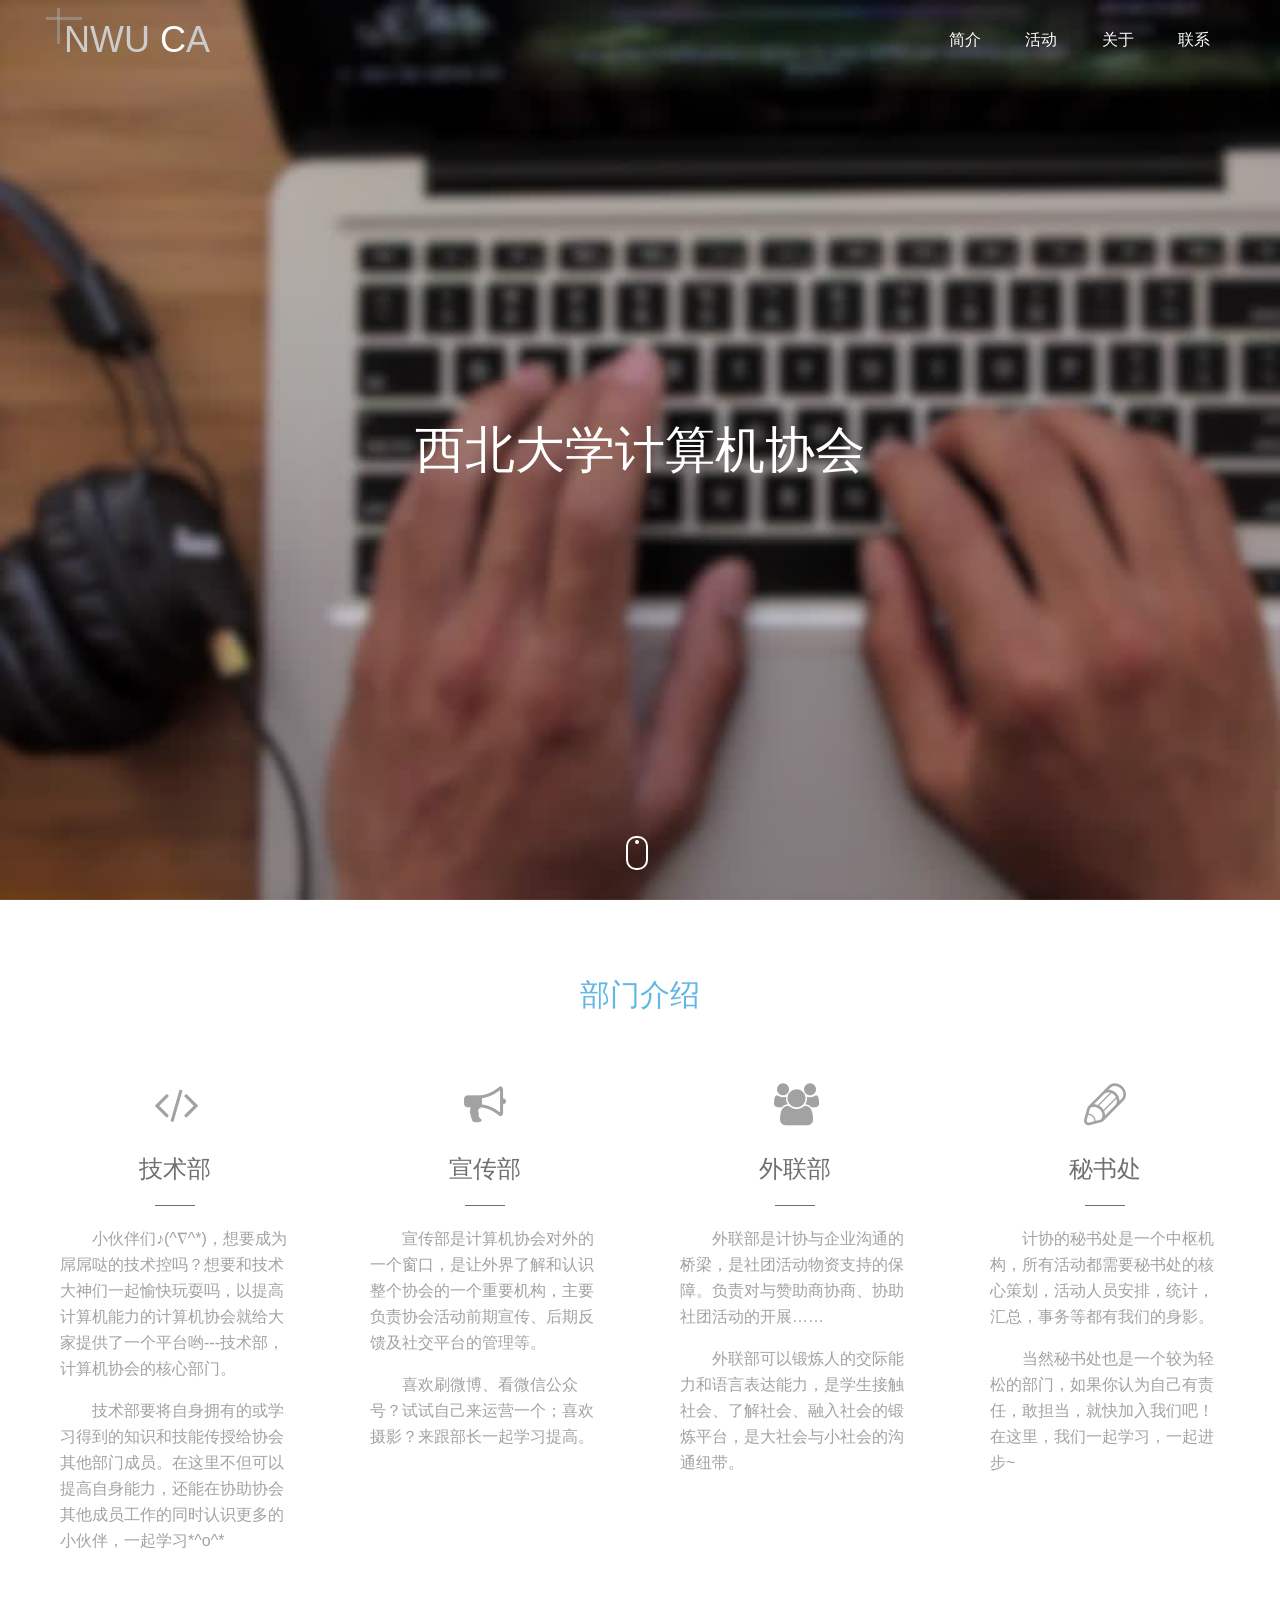
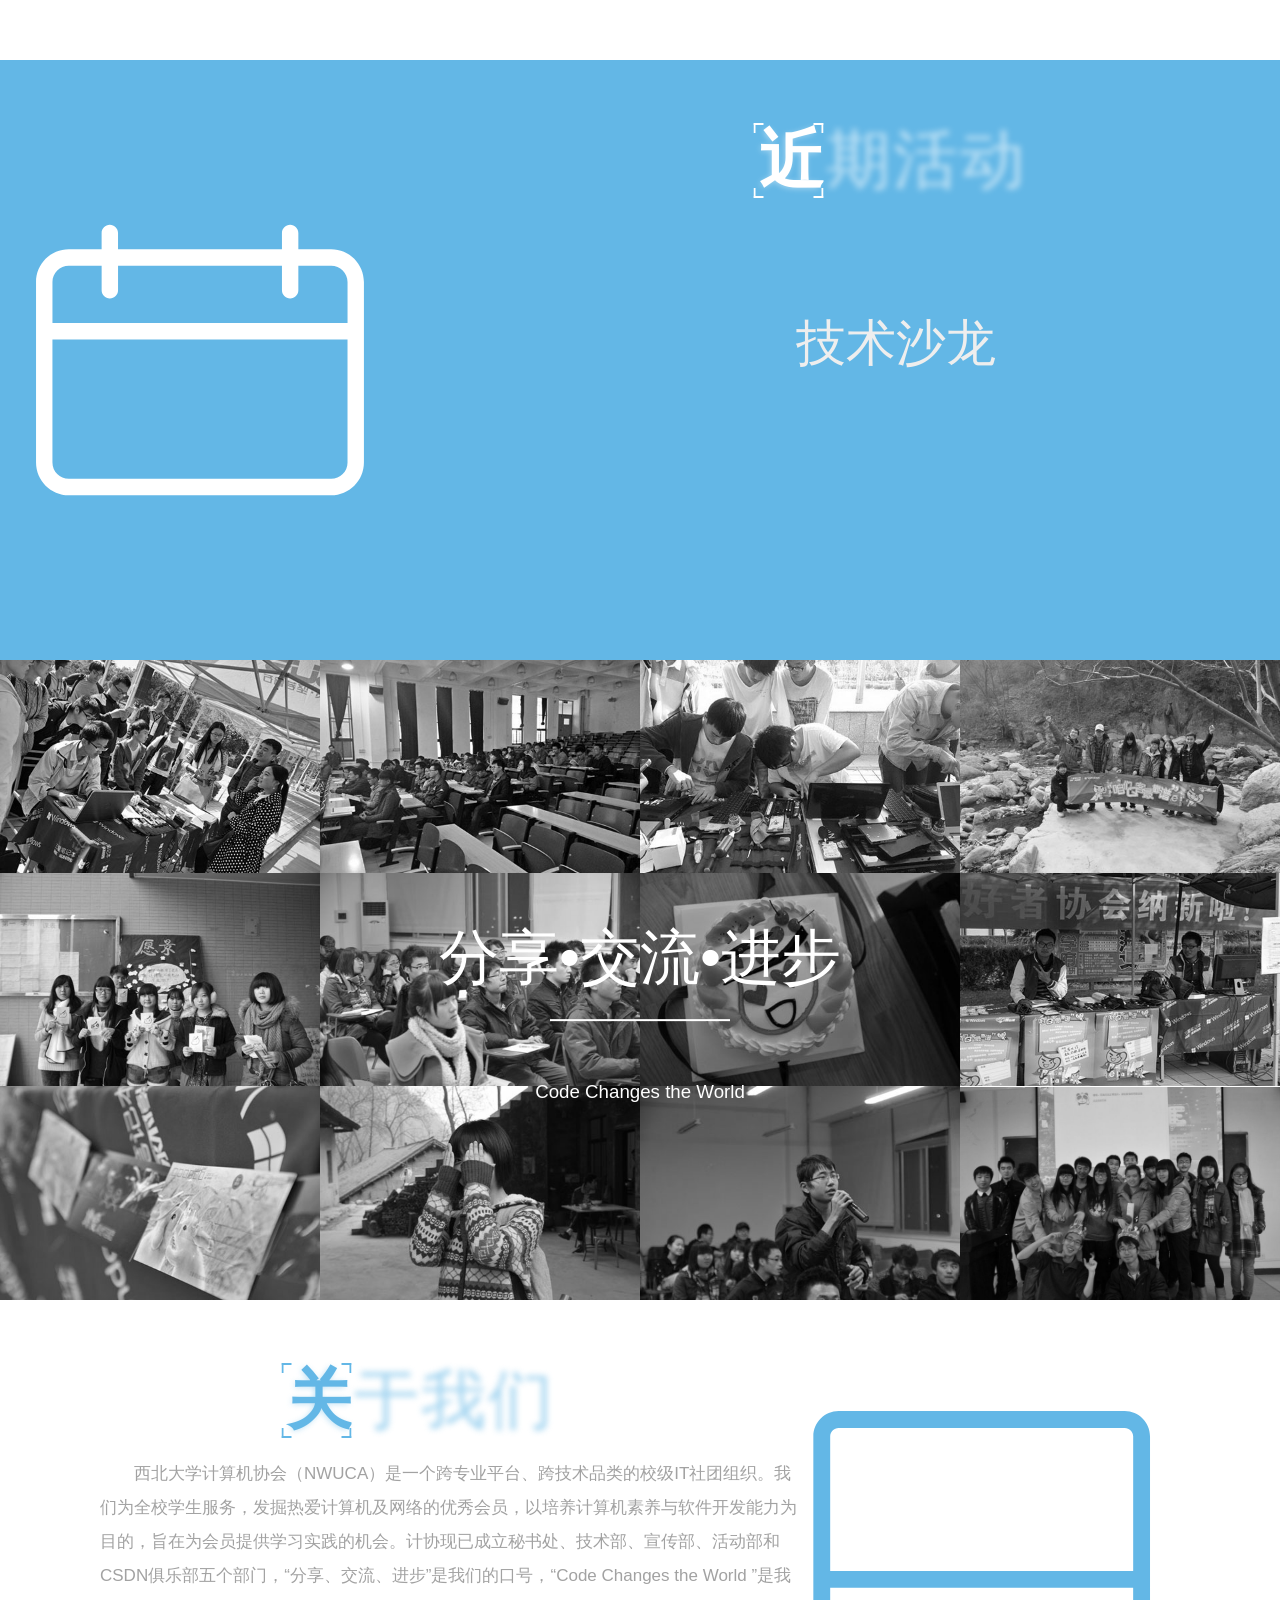
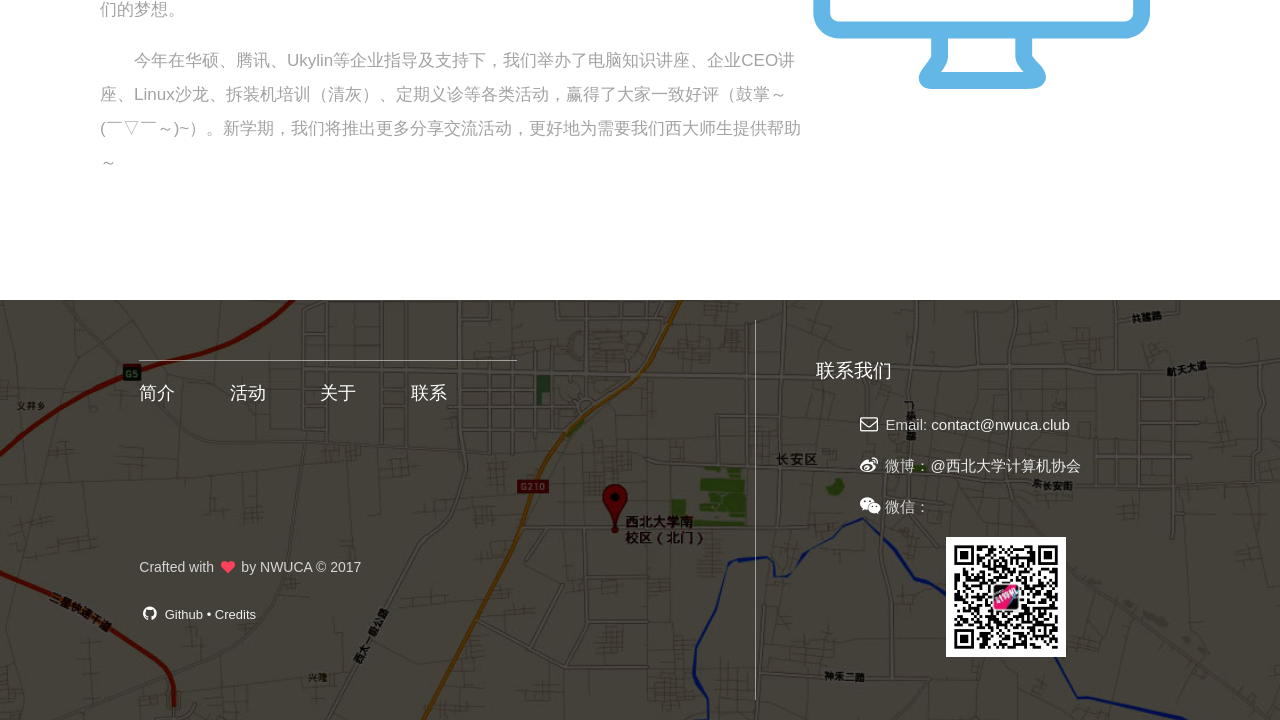
==== commit 6794ed68: "更改部门介绍和二维码 (#1)" ====
--- a/index.html
+++ b/index.html
@@ -49,7 +49,7 @@
    <ul> 
     <li> <span class="icon-code"></span> <h3>技术部</h3> <p>小伙伴们♪(^∇^*)，想要成为屌屌哒的技术控吗？想要和技术大神们一起愉快玩耍吗，以提高计算机能力的计算机协会就给大家提供了一个平台哟---技术部，计算机协会的核心部门。</p> <p>技术部要将自身拥有的或学习得到的知识和技能传授给协会其他部门成员。在这里不但可以提高自身能力，还能在协助协会其他成员工作的同时认识更多的小伙伴，一起学习*^o^* </p> </li> 
     <li><span class="icon-megaphone"></span> <h3>宣传部</h3> <p>宣传部是计算机协会对外的一个窗口，是让外界了解和认识整个协会的一个重要机构，主要负责协会活动前期宣传、后期反馈及社交平台的管理等。</p> <p>喜欢刷微博、看微信公众号？试试自己来运营一个；喜欢摄影？来跟部长一起学习提高。</p> </li> 
-    <li><span class="icon-users"></span> <h3>活动部</h3> <p>活动部是社团联合会最具有活力的部门，是社团活动强有力的保障。负责对每次社团活动作计划、总结、协助社团活动的开展…… </p> <p> 活动部是最能锻炼同学们的执行力、组织力和凝聚力的。 只要你有大胆新奇的想法，有足够的勇气，我们活动部 提供属于你自己的舞台，展现属于你的风采。</p> </li> 
+    <li><span class="icon-users"></span> <h3>外联部</h3> <p>外联部是计协与企业沟通的桥梁，是社团活动物资支持的保障。负责对与赞助商协商、协助社团活动的开展…… </p> <p> 外联部可以锻炼人的交际能力和语言表达能力，是学生接触社会、了解社会、融入社会的锻炼平台，是大社会与小社会的沟通纽带。</p> </li> 
     <li><span class="icon-pencil-1"></span> <h3>秘书处</h3> <p>计协的秘书处是一个中枢机构，所有活动都需要秘书处的核心策划，活动人员安排，统计，汇总，事务等都有我们的身影。</p> <p>当然秘书处也是一个较为轻松的部门，如果你认为自己有责任，敢担当，就快加入我们吧！在这里，我们一起学习，一起进步~</p> </li> 
    </ul> 
   </section> 
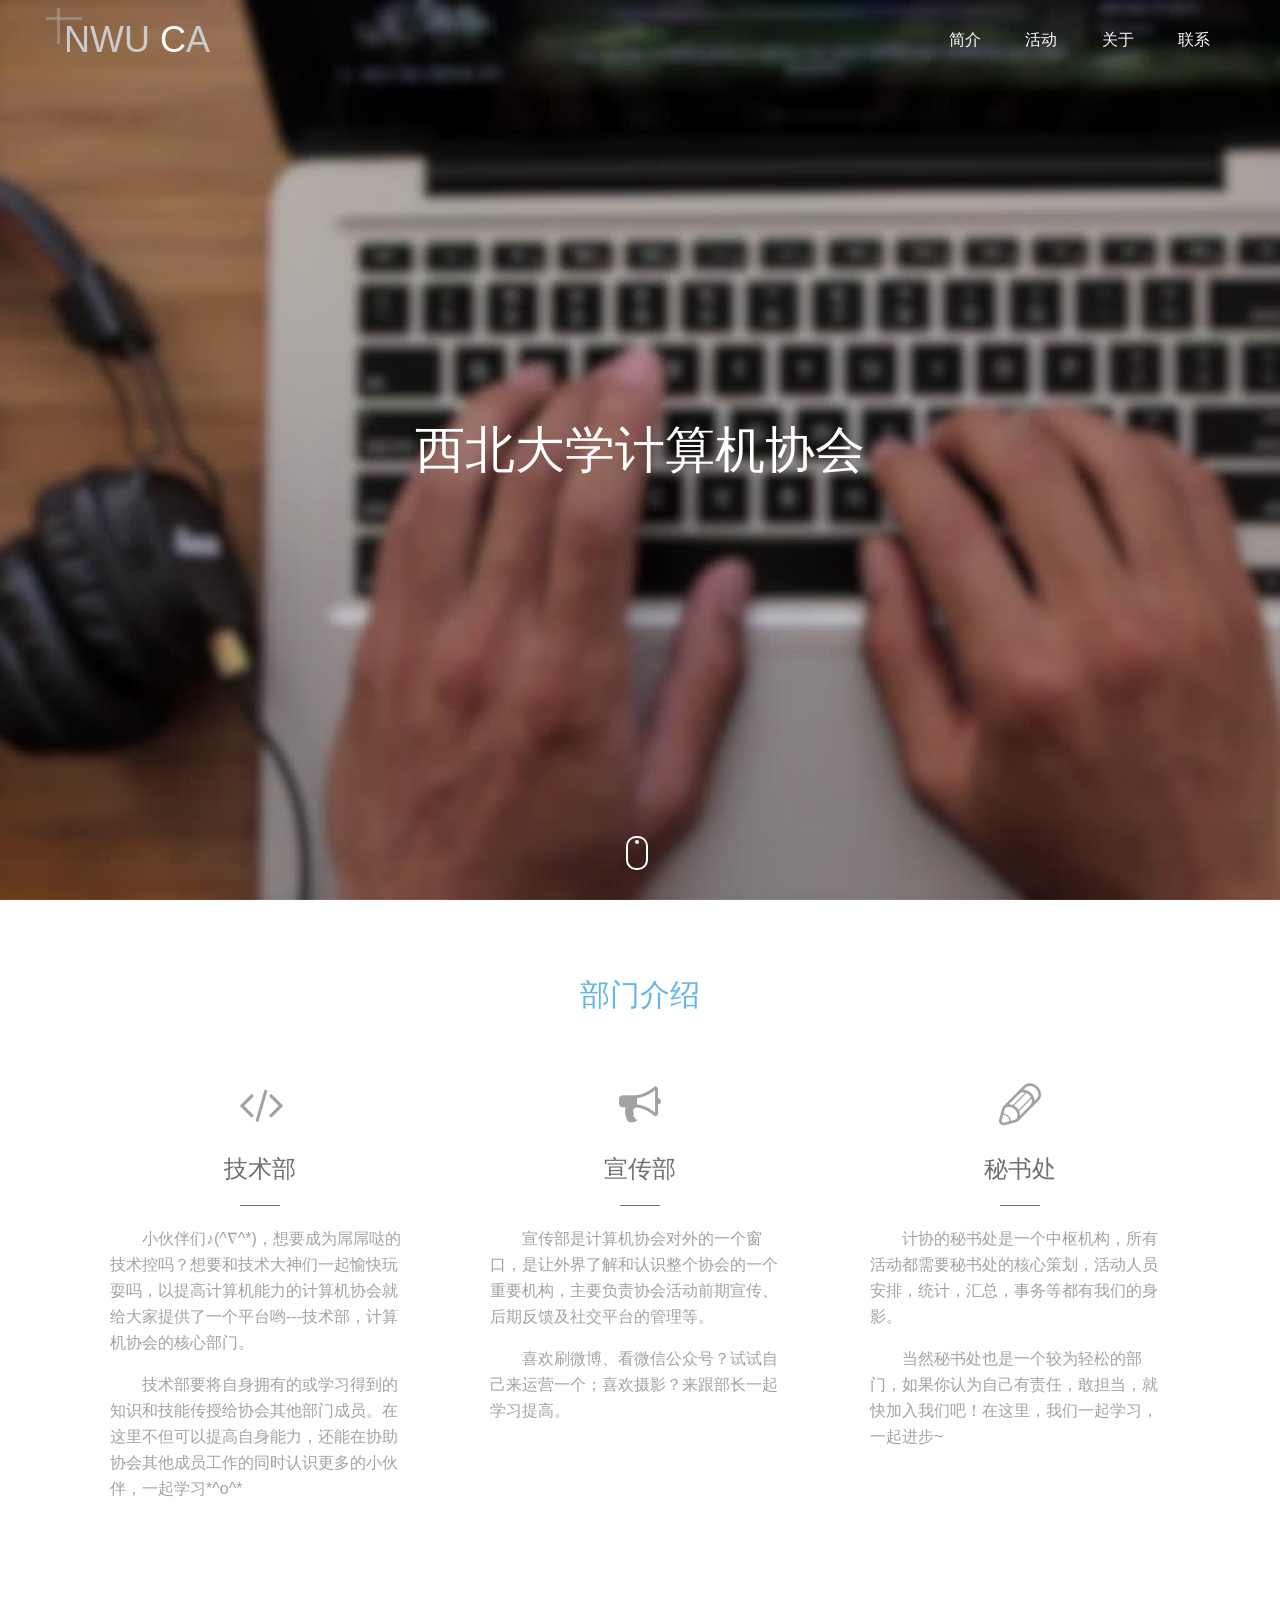
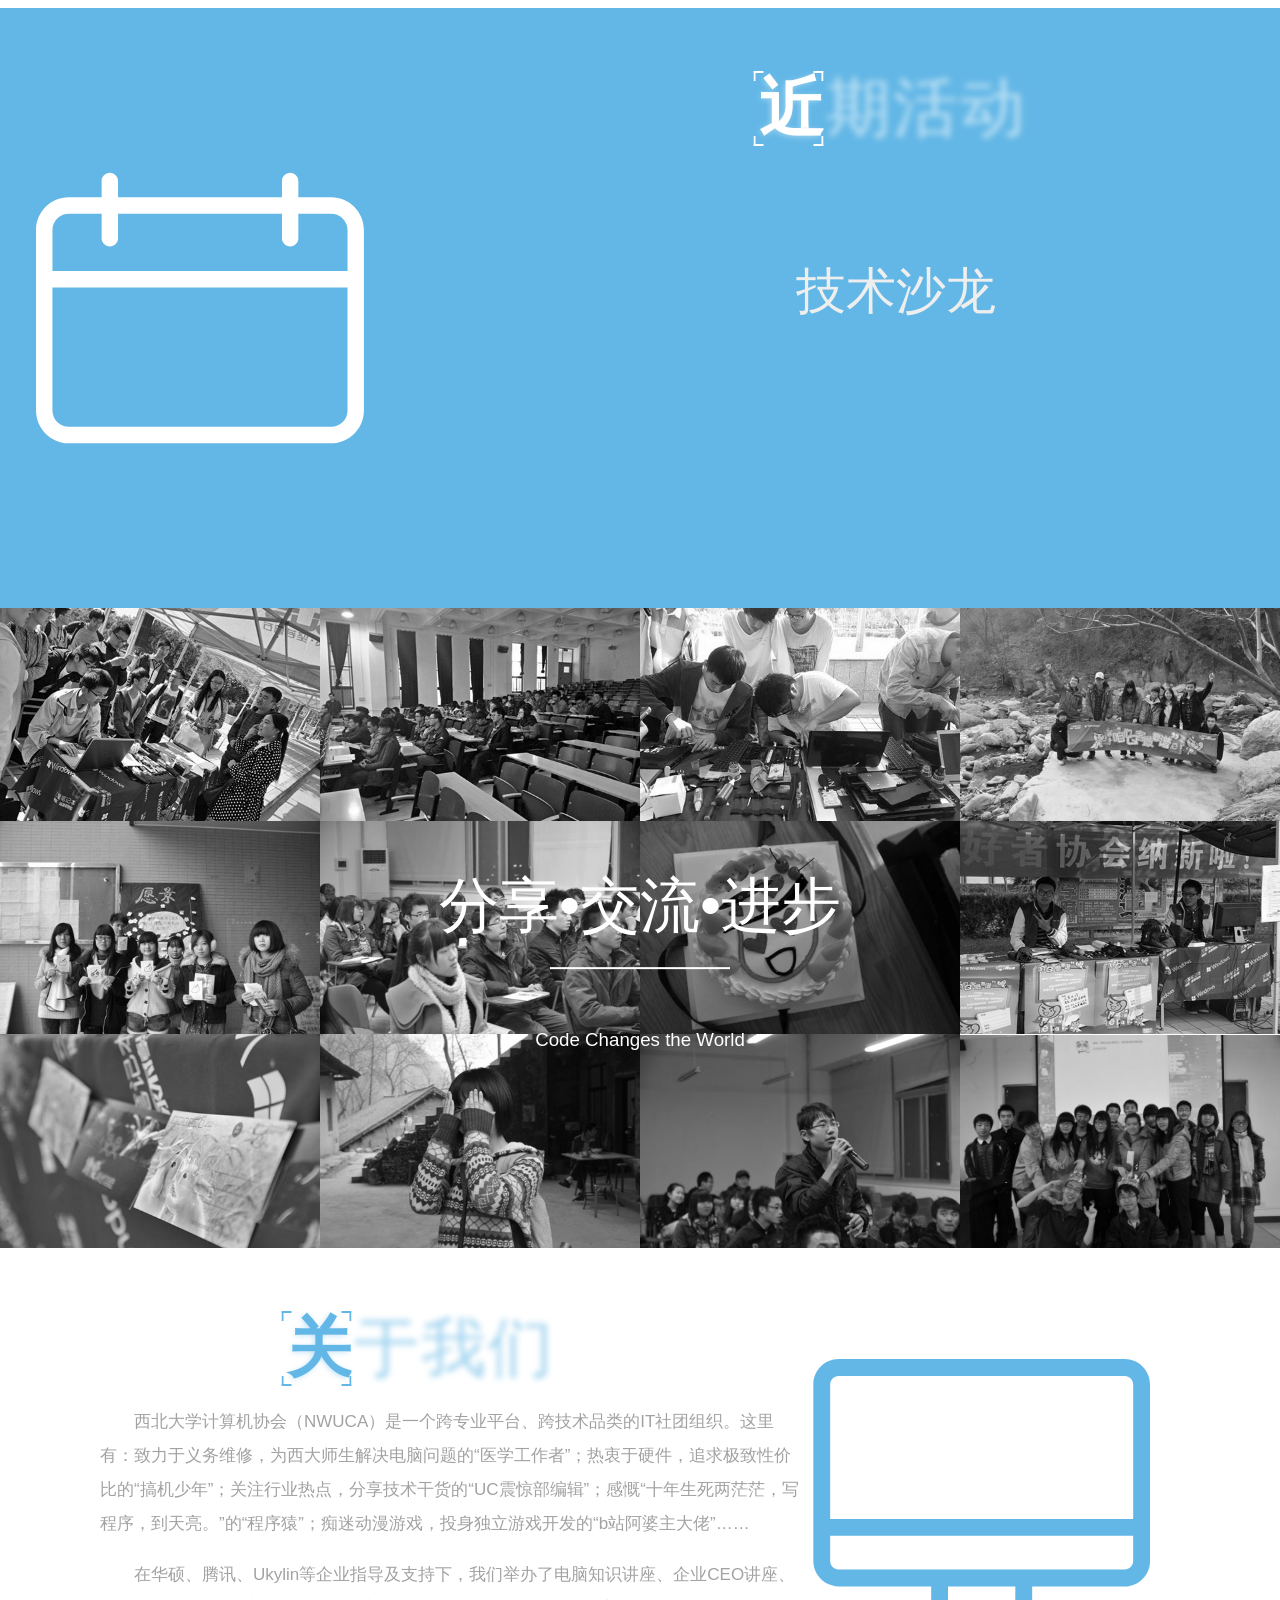
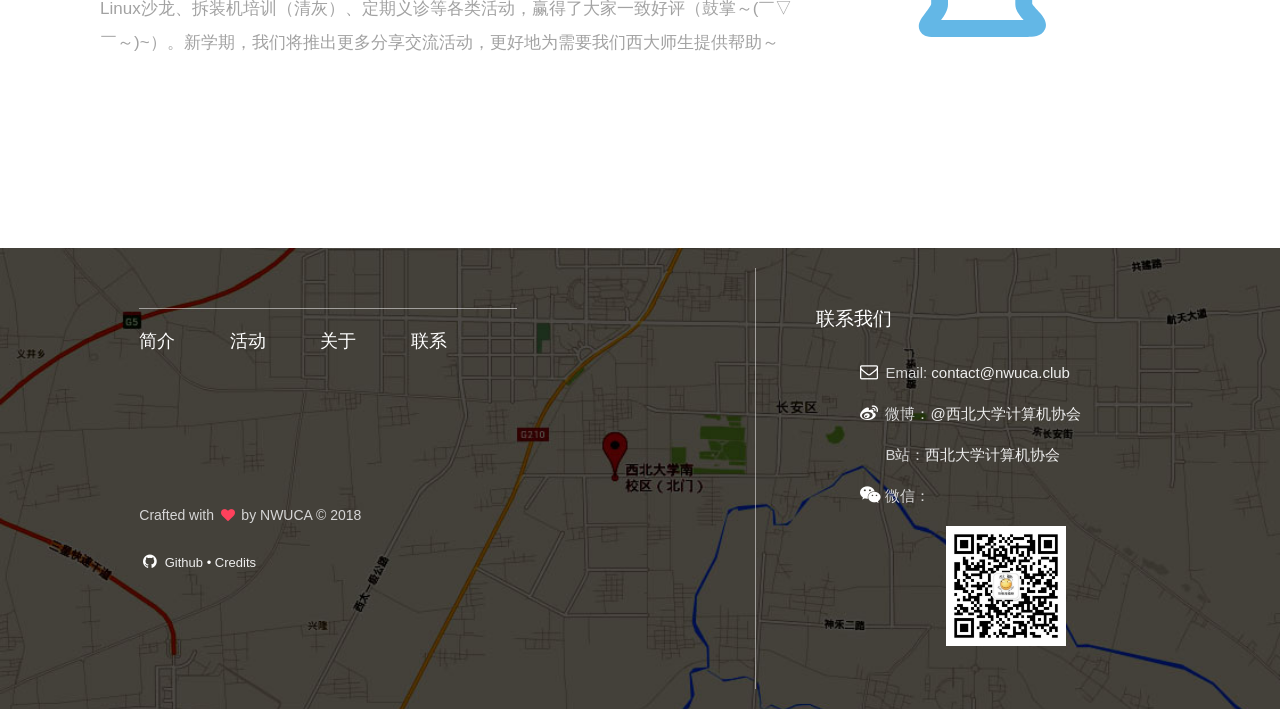
==== commit 64efe754: "Update index.html Change Department Modify About Update CopyRight Add Bilibili Update WeChat QRCode" ====
--- a/index.html
+++ b/index.html
@@ -26,7 +26,7 @@
    <nav> 
     <ul> 
      <li><a href="#department">简介</a></li> 
-     <li><a href="#renct">活动</a></li> 
+     <li><a href="#recent">活动</a></li> 
      <li><a href="#info">关于</a></li> 
      <li><a href="#contact" data-hover="联系">联系</a></li> 
     </ul> 
@@ -49,7 +49,6 @@
    <ul> 
     <li> <span class="icon-code"></span> <h3>技术部</h3> <p>小伙伴们♪(^∇^*)，想要成为屌屌哒的技术控吗？想要和技术大神们一起愉快玩耍吗，以提高计算机能力的计算机协会就给大家提供了一个平台哟---技术部，计算机协会的核心部门。</p> <p>技术部要将自身拥有的或学习得到的知识和技能传授给协会其他部门成员。在这里不但可以提高自身能力，还能在协助协会其他成员工作的同时认识更多的小伙伴，一起学习*^o^* </p> </li> 
     <li><span class="icon-megaphone"></span> <h3>宣传部</h3> <p>宣传部是计算机协会对外的一个窗口，是让外界了解和认识整个协会的一个重要机构，主要负责协会活动前期宣传、后期反馈及社交平台的管理等。</p> <p>喜欢刷微博、看微信公众号？试试自己来运营一个；喜欢摄影？来跟部长一起学习提高。</p> </li> 
-    <li><span class="icon-users"></span> <h3>外联部</h3> <p>外联部是计协与企业沟通的桥梁，是社团活动物资支持的保障。负责对与赞助商协商、协助社团活动的开展…… </p> <p> 外联部可以锻炼人的交际能力和语言表达能力，是学生接触社会、了解社会、融入社会的锻炼平台，是大社会与小社会的沟通纽带。</p> </li> 
     <li><span class="icon-pencil-1"></span> <h3>秘书处</h3> <p>计协的秘书处是一个中枢机构，所有活动都需要秘书处的核心策划，活动人员安排，统计，汇总，事务等都有我们的身影。</p> <p>当然秘书处也是一个较为轻松的部门，如果你认为自己有责任，敢担当，就快加入我们吧！在这里，我们一起学习，一起进步~</p> </li> 
    </ul> 
   </section> 
@@ -109,8 +108,8 @@
     </div> 
    </div> 
    <div id="about"> 
-   <p>西北大学计算机协会（NWUCA）是一个跨专业平台、跨技术品类的校级IT社团组织。我们为全校学生服务，发掘热爱计算机及网络的优秀会员，以培养计算机素养与软件开发能力为目的，旨在为会员提供学习实践的机会。计协现已成立秘书处、技术部、宣传部、活动部和CSDN俱乐部五个部门，“分享、交流、进步”是我们的口号，“Code Changes the World ”是我们的梦想。</p> 
-    <p>今年在华硕、腾讯、Ukylin等企业指导及支持下，我们举办了电脑知识讲座、企业CEO讲座、Linux沙龙、拆装机培训（清灰）、定期义诊等各类活动，赢得了大家一致好评（鼓掌～(￣▽￣～)~）。新学期，我们将推出更多分享交流活动，更好地为需要我们西大师生提供帮助～</p> 
+   <p>西北大学计算机协会（NWUCA）是一个跨专业平台、跨技术品类的IT社团组织。这里有：致力于义务维修，为西大师生解决电脑问题的“医学工作者”；热衷于硬件，追求极致性价比的“搞机少年”；关注行业热点，分享技术干货的“UC震惊部编辑”；感慨“十年生死两茫茫，写程序，到天亮。”的“程序猿”；痴迷动漫游戏，投身独立游戏开发的“b站阿婆主大佬”……</p> 
+   <p>在华硕、腾讯、Ukylin等企业指导及支持下，我们举办了电脑知识讲座、企业CEO讲座、Linux沙龙、拆装机培训（清灰）、定期义诊等各类活动，赢得了大家一致好评（鼓掌～(￣▽￣～)~）。新学期，我们将推出更多分享交流活动，更好地为需要我们西大师生提供帮助～</p> 
    </div> 
    <div id="svg-computer"> 
     <svg viewbox="0 0 20 20"> 
@@ -128,7 +127,7 @@
       <li><a href="#contact" data-hover="联系">联系</a></li> 
      </ul> 
     </nav> 
-    <p class="copyright">Crafted with <i class="icon-heart"></i> by NWUCA &copy; 2017</p> 
+    <p class="copyright">Crafted with <i class="icon-heart"></i> by NWUCA &copy; 2018</p> 
     <div id="github"> 
      <i class="icon-github-circled"></i>
      <a class="link" href="https://github.com/NWUCA/" target="_blank" data-hover="Github">Github</a> • 
@@ -140,6 +139,7 @@
     <ul> 
      <li><i class="icon-mail icon-footer"></i>Email:&nbsp;<a class="link" href="mailto:contact@nwuca.club" data-hover="contact@nwuca.club">contact@nwuca.club</a> </li> 
      <li><i class="icon-weibo icon-footer"></i>微博：<a class="link" href="http://weibo.com/u/2834632584" target="_blank" data-hover="@西北大学计算机协会">@西北大学计算机协会</a></li> 
+     <li><i class="icon-bilibili icon-footer"></i>B站：<a class="link" href="https://space.bilibili.com/203325575/#/" target="_blank" data-hover="西北大学计算机协会">西北大学计算机协会</a></li> 
      <li><i class="icon-wechat icon-footer"></i>微信：</li> 
      <li><img id="wechat-qr" src="images/qr.jpg" width="120px" height="120px" /></li> 
     </ul> 
--- a/styles/main.css
+++ b/styles/main.css
@@ -151,6 +151,19 @@
 	content: '\e810'
 }
 
+
+.icon-bilibili:before{
+	content: '  ';
+}
+
+.icon-bilibili{
+	display: inline-block;
+	background-image: url(http://static.hdslb.com/images/base/icons.png);
+	background-position: -850px -81px;
+	
+}
+
+
 header {
 	position: fixed;
 	z-index: 20;
@@ -351,7 +364,7 @@
 
 #department ul li {
 	padding: 40px;
-	width: 230px;
+	width: 300px;
 	transition: box-shadow .3s
 }
 
@@ -694,7 +707,7 @@
 	font-size: 15px
 }
 
-.icon-footer,.icon-weibo {
+.icon-footer {
 	margin-right: 4px;
 	font-size: 1.2em;
 	color: #fff
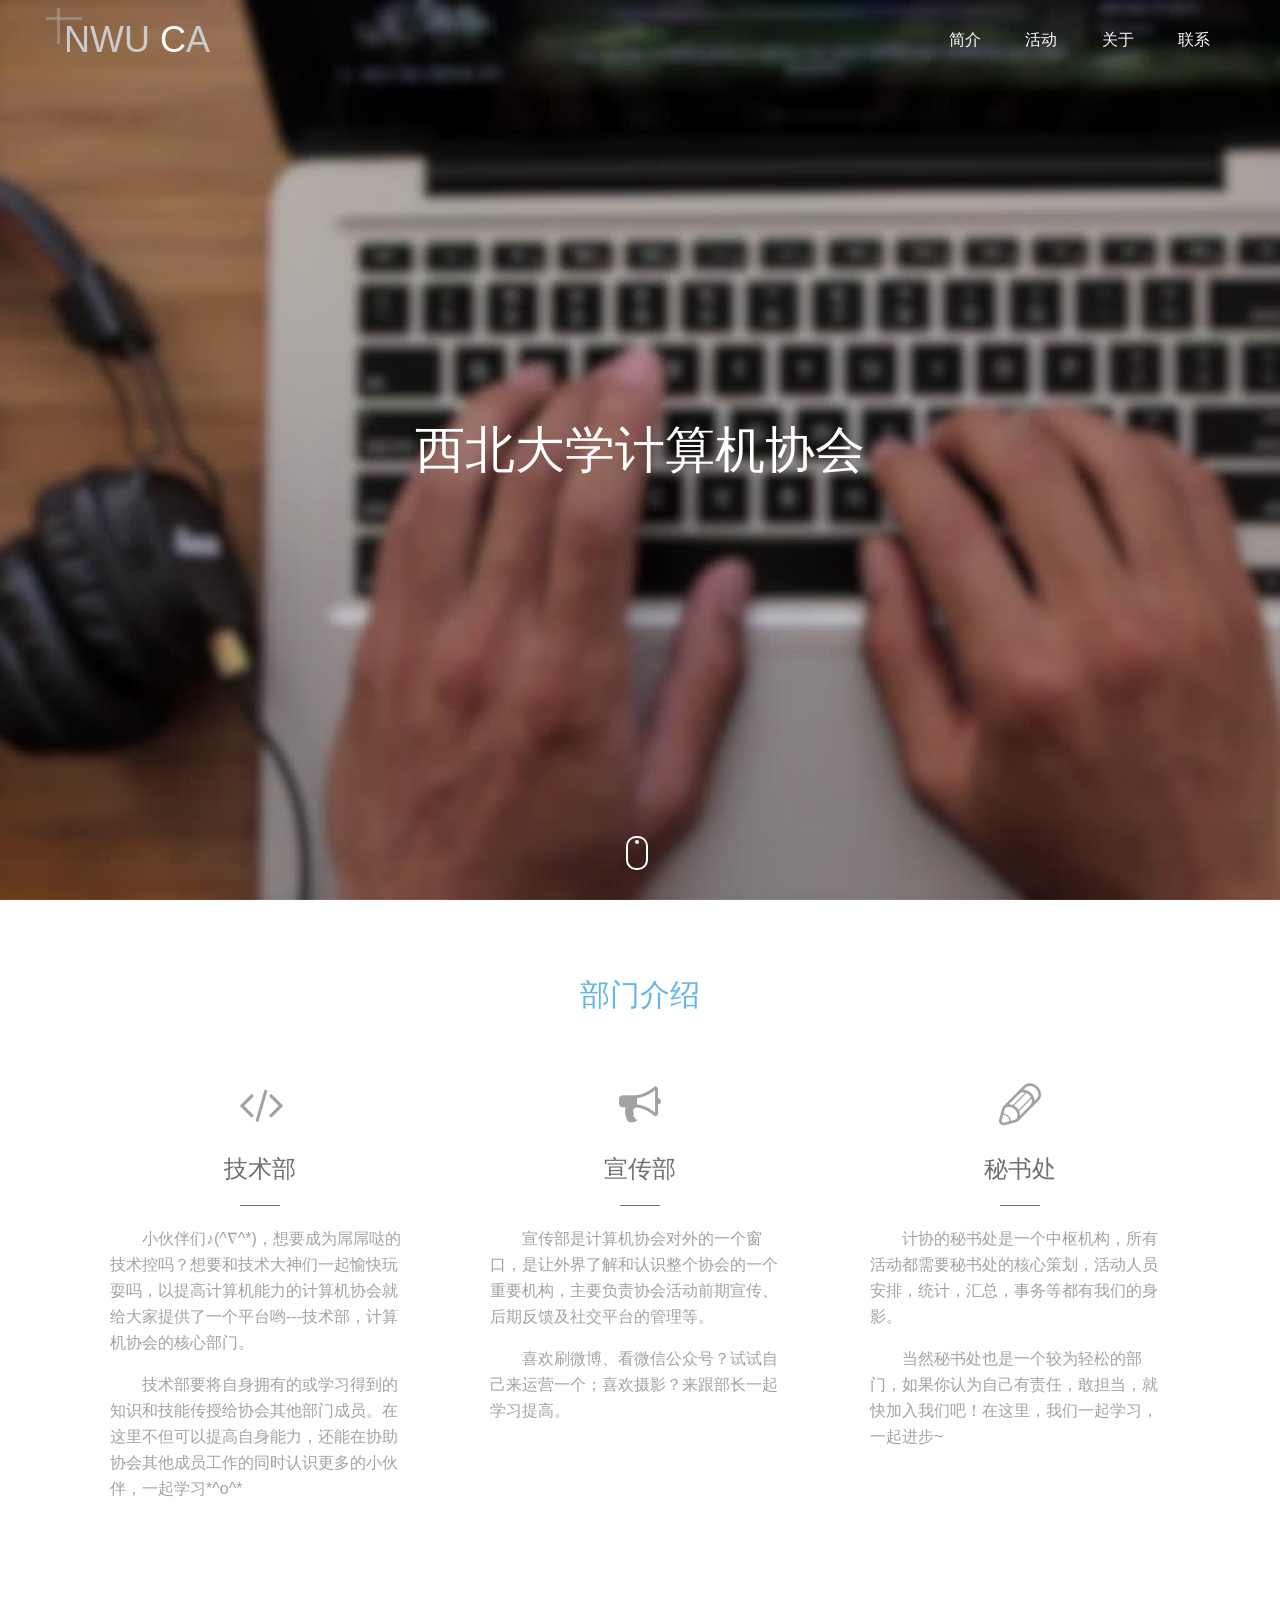
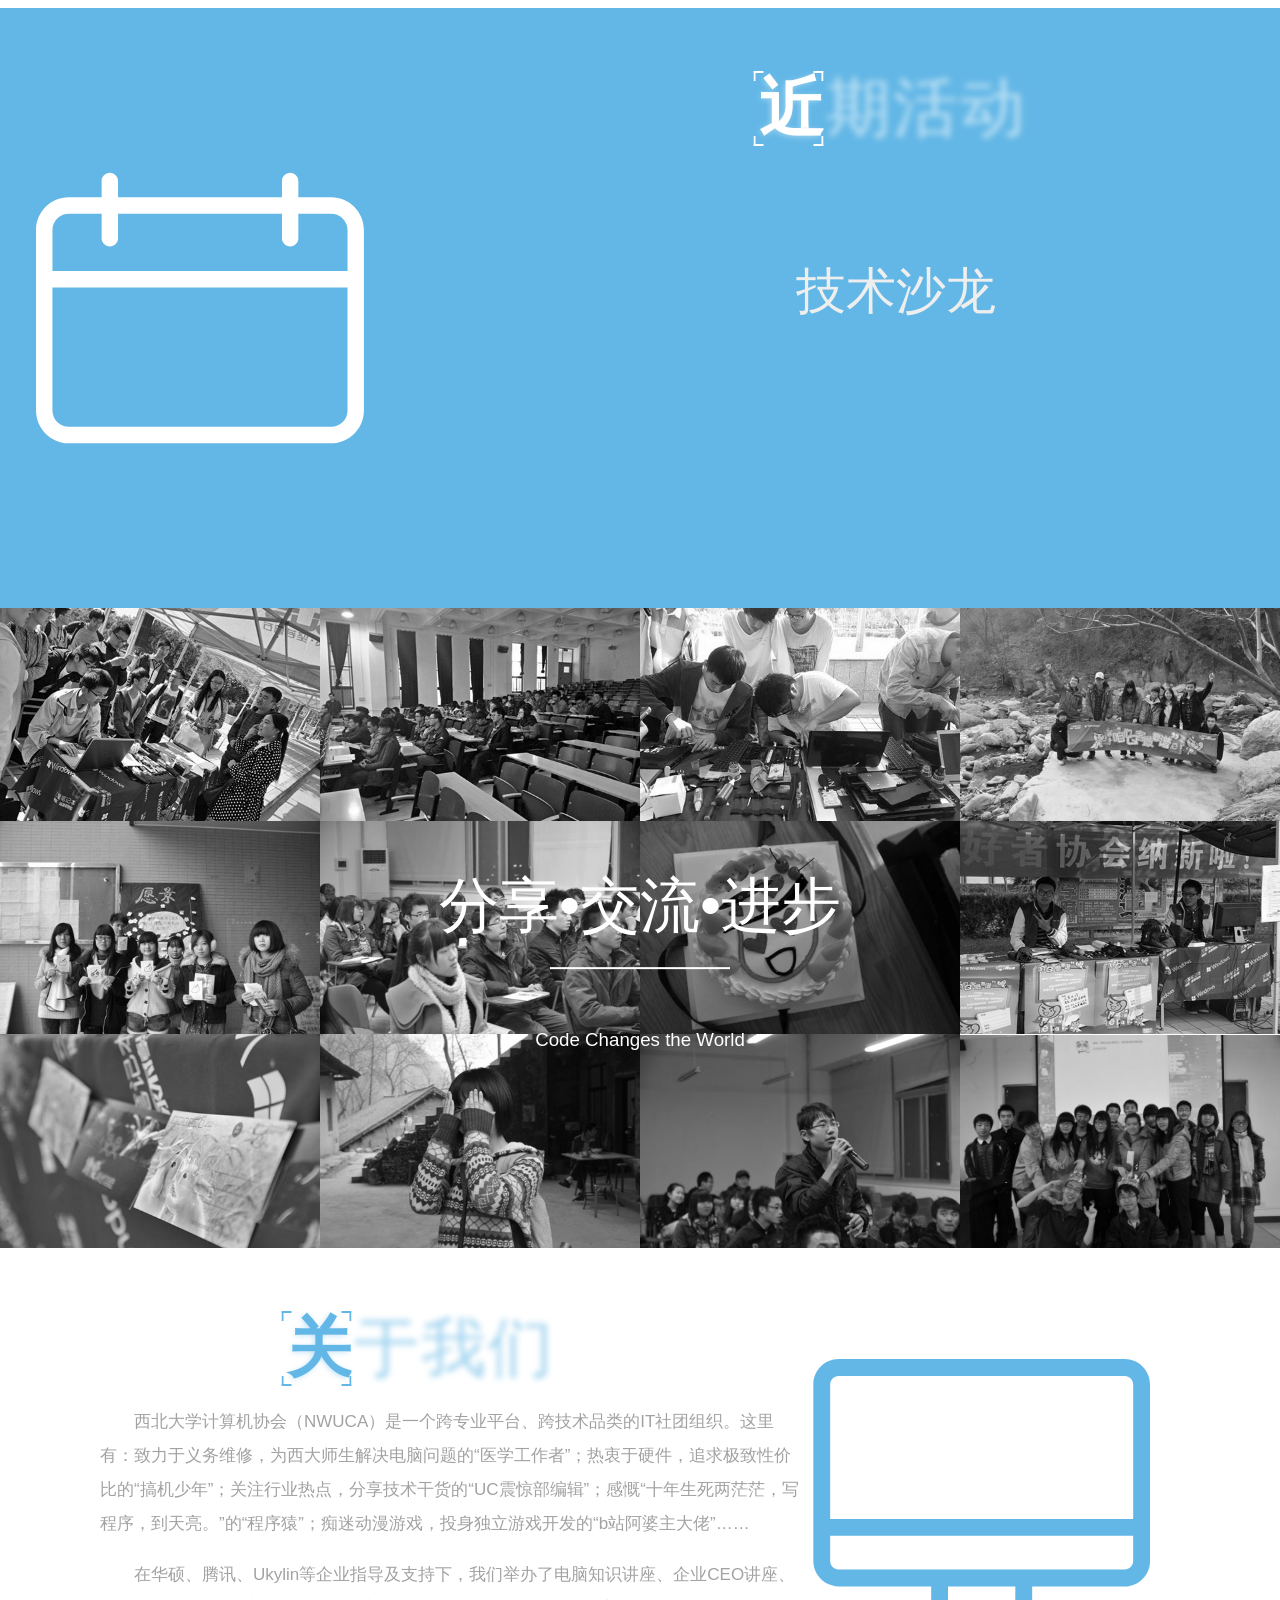
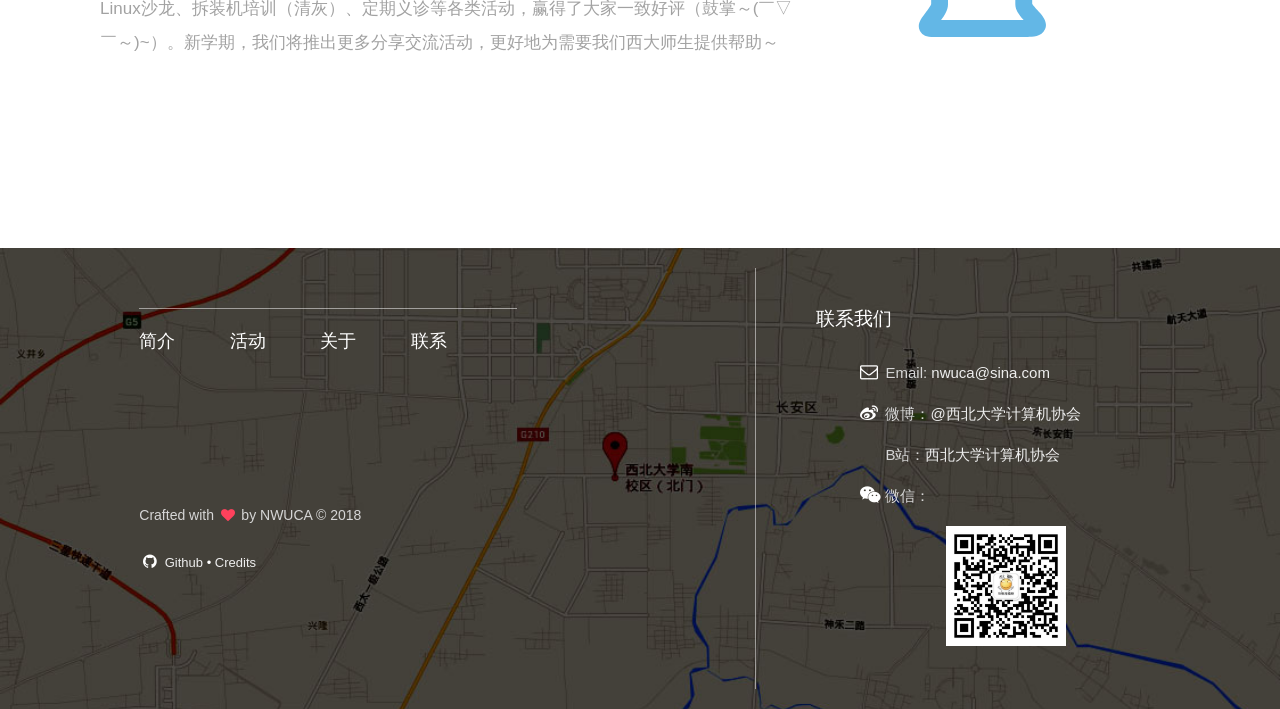
==== commit 0577ef17: "Modify Email" ====
--- a/index.html
+++ b/index.html
@@ -137,7 +137,7 @@
    <div id="contact"> 
     <h3>联系我们</h3> 
     <ul> 
-     <li><i class="icon-mail icon-footer"></i>Email:&nbsp;<a class="link" href="mailto:contact@nwuca.club" data-hover="contact@nwuca.club">contact@nwuca.club</a> </li> 
+     <li><i class="icon-mail icon-footer"></i>Email:&nbsp;<a class="link" href="mailto:nwuca@sina.com" data-hover="nwuca@sina.com">nwuca@sina.com</a> </li> 
      <li><i class="icon-weibo icon-footer"></i>微博：<a class="link" href="http://weibo.com/u/2834632584" target="_blank" data-hover="@西北大学计算机协会">@西北大学计算机协会</a></li> 
      <li><i class="icon-bilibili icon-footer"></i>B站：<a class="link" href="https://space.bilibili.com/203325575/#/" target="_blank" data-hover="西北大学计算机协会">西北大学计算机协会</a></li> 
      <li><i class="icon-wechat icon-footer"></i>微信：</li> 
